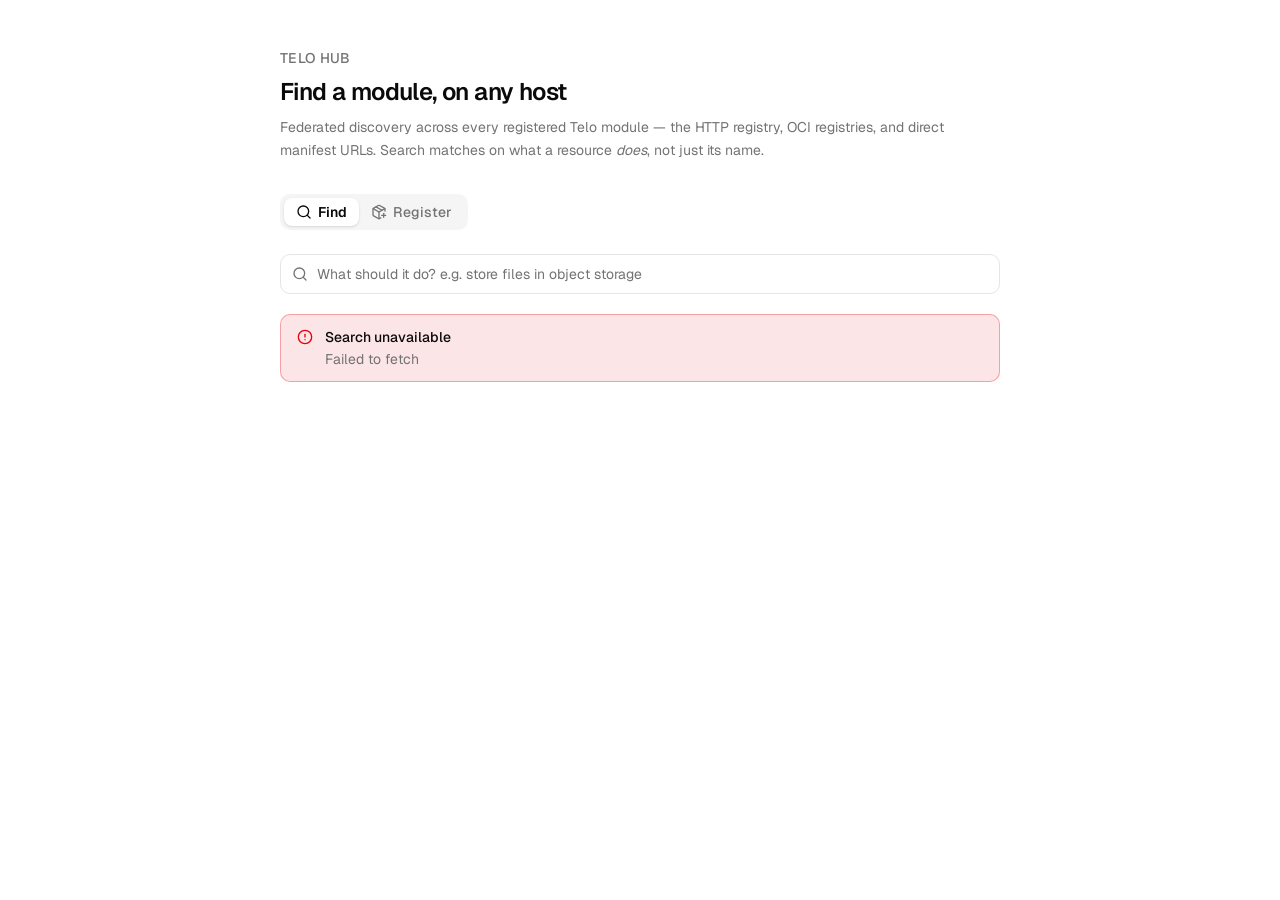
==== index.html @ 76db2a38 "deploy: telorun/telo@bd4f3ac1826ff9a758b6343dc915c98b5425c6e4" ====
<!doctype html>
<html lang="en">
  <head>
    <meta charset="UTF-8" />
    <meta name="viewport" content="width=device-width, initial-scale=1.0" />
    <title>Telo Hub — find a module, on any host</title>
    <meta
      name="description"
      content="Federated discovery across every registered Telo module — search by what a resource does, on the HTTP registry, OCI registries, and direct manifest URLs."
    />
    <link rel="preconnect" href="https://fonts.googleapis.com" />
    <link rel="preconnect" href="https://fonts.gstatic.com" crossorigin />
    <link
      href="https://fonts.googleapis.com/css2?family=Geist:wght@100..900&family=Geist+Mono:wght@100..900&display=swap"
      rel="stylesheet"
    />
    <script type="module" crossorigin src="/assets/index-DdHOCmAC.js"></script>
    <link rel="stylesheet" crossorigin href="/assets/index-DvACwRxG.css">
  </head>
  <body class="antialiased">
    <div id="root"></div>
  </body>
</html>
---- assets/index-DvACwRxG.css ----
/*! tailwindcss v4.2.2 | MIT License | https://tailwindcss.com */@layer properties{@supports (((-webkit-hyphens:none)) and (not (margin-trim:inline))) or ((-moz-orient:inline) and (not (color:rgb(from red r g b)))){*,:before,:after,::backdrop{--tw-translate-x:0;--tw-translate-y:0;--tw-translate-z:0;--tw-border-style:solid;--tw-leading:initial;--tw-font-weight:initial;--tw-tracking:initial;--tw-ordinal:initial;--tw-slashed-zero:initial;--tw-numeric-figure:initial;--tw-numeric-spacing:initial;--tw-numeric-fraction:initial;--tw-shadow:0 0 #0000;--tw-shadow-color:initial;--tw-shadow-alpha:100%;--tw-inset-shadow:0 0 #0000;--tw-inset-shadow-color:initial;--tw-inset-shadow-alpha:100%;--tw-ring-color:initial;--tw-ring-shadow:0 0 #0000;--tw-inset-ring-color:initial;--tw-inset-ring-shadow:0 0 #0000;--tw-ring-inset:initial;--tw-ring-offset-width:0px;--tw-ring-offset-color:#fff;--tw-ring-offset-shadow:0 0 #0000;--tw-outline-style:solid;--tw-duration:initial;--tw-backdrop-blur:initial;--tw-backdrop-brightness:initial;--tw-backdrop-contrast:initial;--tw-backdrop-grayscale:initial;--tw-backdrop-hue-rotate:initial;--tw-backdrop-invert:initial;--tw-backdrop-opacity:initial;--tw-backdrop-saturate:initial;--tw-backdrop-sepia:initial;--tw-animation-delay:0s;--tw-animation-direction:normal;--tw-animation-duration:initial;--tw-animation-fill-mode:none;--tw-animation-iteration-count:1;--tw-enter-blur:0;--tw-enter-opacity:1;--tw-enter-rotate:0;--tw-enter-scale:1;--tw-enter-translate-x:0;--tw-enter-translate-y:0;--tw-exit-blur:0;--tw-exit-opacity:1;--tw-exit-rotate:0;--tw-exit-scale:1;--tw-exit-translate-x:0;--tw-exit-translate-y:0}}}@layer theme{:root,:host{--font-sans:var(--font-geist-sans);--color-black:#000;--spacing:.25rem;--container-md:28rem;--container-2xl:42rem;--container-3xl:48rem;--text-xs:.75rem;--text-xs--line-height:calc(1 / .75);--text-sm:.875rem;--text-sm--line-height:calc(1.25 / .875);--text-base:1rem;--text-base--line-height: 1.5 ;--text-2xl:1.5rem;--text-2xl--line-height:calc(2 / 1.5);--font-weight-medium:500;--font-weight-semibold:600;--tracking-tight:-.025em;--tracking-wide:.025em;--leading-snug:1.375;--leading-relaxed:1.625;--animate-spin:spin 1s linear infinite;--blur-xs:4px;--default-transition-duration:.15s;--default-transition-timing-function:cubic-bezier(.4, 0, .2, 1);--default-font-family:var(--font-geist-sans);--default-mono-font-family:var(--font-geist-mono)}}@layer base{*,:after,:before,::backdrop{box-sizing:border-box;border:0 solid;margin:0;padding:0}::file-selector-button{box-sizing:border-box;border:0 solid;margin:0;padding:0}html,:host{-webkit-text-size-adjust:100%;-moz-tab-size:4;tab-size:4;line-height:1.5;font-family:var(--default-font-family,ui-sans-serif, system-ui, sans-serif, "Apple Color Emoji", "Segoe UI Emoji", "Segoe UI Symbol", "Noto Color Emoji");font-feature-settings:var(--default-font-feature-settings,normal);font-variation-settings:var(--default-font-variation-settings,normal);-webkit-tap-highlight-color:transparent}hr{height:0;color:inherit;border-top-width:1px}abbr:where([title]){-webkit-text-decoration:underline dotted;text-decoration:underline dotted}h1,h2,h3,h4,h5,h6{font-size:inherit;font-weight:inherit}a{color:inherit;-webkit-text-decoration:inherit;text-decoration:inherit}b,strong{font-weight:bolder}code,kbd,samp,pre{font-family:var(--default-mono-font-family,ui-monospace, SFMono-Regular, Menlo, Monaco, Consolas, "Liberation Mono", "Courier New", monospace);font-feature-settings:var(--default-mono-font-feature-settings,normal);font-variation-settings:var(--default-mono-font-variation-settings,normal);font-size:1em}small{font-size:80%}sub,sup{vertical-align:baseline;font-size:75%;line-height:0;position:relative}sub{bottom:-.25em}sup{top:-.5em}table{text-indent:0;border-color:inherit;border-collapse:collapse}:-moz-focusring{outline:auto}progress{vertical-align:baseline}summary{display:list-item}ol,ul,menu{list-style:none}img,svg,video,canvas,audio,iframe,embed,object{vertical-align:middle;display:block}img,video{max-width:100%;height:auto}button,input,select,optgroup,textarea{font:inherit;font-feature-settings:inherit;font-variation-settings:inherit;letter-spacing:inherit;color:inherit;opacity:1;background-color:#0000;border-radius:0}::file-selector-button{font:inherit;font-feature-settings:inherit;font-variation-settings:inherit;letter-spacing:inherit;color:inherit;opacity:1;background-color:#0000;border-radius:0}:where(select:is([multiple],[size])) optgroup{font-weight:bolder}:where(select:is([multiple],[size])) optgroup option{padding-inline-start:20px}::file-selector-button{margin-inline-end:4px}::placeholder{opacity:1}@supports (not ((-webkit-appearance:-apple-pay-button))) or (contain-intrinsic-size:1px){::placeholder{color:currentColor}@supports (color:color-mix(in lab,red,red)){::placeholder{color:color-mix(in oklab,currentcolor 50%,transparent)}}}textarea{resize:vertical}::-webkit-search-decoration{-webkit-appearance:none}::-webkit-date-and-time-value{min-height:1lh;text-align:inherit}::-webkit-datetime-edit{display:inline-flex}::-webkit-datetime-edit-fields-wrapper{padding:0}::-webkit-datetime-edit{padding-block:0}::-webkit-datetime-edit-year-field{padding-block:0}::-webkit-datetime-edit-month-field{padding-block:0}::-webkit-datetime-edit-day-field{padding-block:0}::-webkit-datetime-edit-hour-field{padding-block:0}::-webkit-datetime-edit-minute-field{padding-block:0}::-webkit-datetime-edit-second-field{padding-block:0}::-webkit-datetime-edit-millisecond-field{padding-block:0}::-webkit-datetime-edit-meridiem-field{padding-block:0}::-webkit-calendar-picker-indicator{line-height:1}:-moz-ui-invalid{box-shadow:none}button,input:where([type=button],[type=reset],[type=submit]){-webkit-appearance:button;-moz-appearance:button;appearance:button}::file-selector-button{-webkit-appearance:button;-moz-appearance:button;appearance:button}::-webkit-inner-spin-button{height:auto}::-webkit-outer-spin-button{height:auto}[hidden]:where(:not([hidden=until-found])){display:none!important}}@layer components;@layer utilities{.pointer-events-none{pointer-events:none}.sr-only{clip-path:inset(50%);white-space:nowrap;border-width:0;width:1px;height:1px;margin:-1px;padding:0;position:absolute;overflow:hidden}.absolute{position:absolute}.fixed{position:fixed}.relative{position:relative}.static{position:static}.inset-0{inset:calc(var(--spacing) * 0)}.inset-y-0{inset-block:calc(var(--spacing) * 0)}.top-1\/2{top:50%}.top-3{top:calc(var(--spacing) * 3)}.right-0{right:calc(var(--spacing) * 0)}.right-3{right:calc(var(--spacing) * 3)}.left-3{left:calc(var(--spacing) * 3)}.isolate{isolation:isolate}.z-50{z-index:50}.mx-auto{margin-inline:auto}.mt-0\.5{margin-top:calc(var(--spacing) * .5)}.mt-1{margin-top:calc(var(--spacing) * 1)}.ml-auto{margin-left:auto}.line-clamp-2{-webkit-line-clamp:2;-webkit-box-orient:vertical;display:-webkit-box;overflow:hidden}.flex{display:flex}.grid{display:grid}.inline{display:inline}.inline-flex{display:inline-flex}.size-3\.5{width:calc(var(--spacing) * 3.5);height:calc(var(--spacing) * 3.5)}.size-4{width:calc(var(--spacing) * 4);height:calc(var(--spacing) * 4)}.size-9{width:calc(var(--spacing) * 9);height:calc(var(--spacing) * 9)}.h-8{height:calc(var(--spacing) * 8)}.h-9{height:calc(var(--spacing) * 9)}.h-10{height:calc(var(--spacing) * 10)}.h-full{height:100%}.min-h-dvh{min-height:100dvh}.w-fit{width:fit-content}.w-full{width:100%}.max-w-2xl{max-width:var(--container-2xl)}.max-w-3xl{max-width:var(--container-3xl)}.max-w-md{max-width:var(--container-md)}.min-w-0{min-width:calc(var(--spacing) * 0)}.flex-1{flex:1}.shrink{flex-shrink:1}.shrink-0{flex-shrink:0}.-translate-y-1\/2{--tw-translate-y: -50% ;translate:var(--tw-translate-x) var(--tw-translate-y)}.animate-spin{animation:var(--animate-spin)}.cursor-pointer{cursor:pointer}.flex-col{flex-direction:column}.flex-wrap{flex-wrap:wrap}.place-content-center{place-content:center}.items-baseline{align-items:baseline}.items-center{align-items:center}.items-start{align-items:flex-start}.justify-center{justify-content:center}.gap-0\.5{gap:calc(var(--spacing) * .5)}.gap-1{gap:calc(var(--spacing) * 1)}.gap-1\.5{gap:calc(var(--spacing) * 1.5)}.gap-2{gap:calc(var(--spacing) * 2)}.gap-2\.5{gap:calc(var(--spacing) * 2.5)}.gap-3{gap:calc(var(--spacing) * 3)}.gap-4{gap:calc(var(--spacing) * 4)}.gap-5{gap:calc(var(--spacing) * 5)}.gap-6{gap:calc(var(--spacing) * 6)}.gap-8{gap:calc(var(--spacing) * 8)}.gap-x-2{column-gap:calc(var(--spacing) * 2)}.gap-x-3{column-gap:calc(var(--spacing) * 3)}.self-start{align-self:flex-start}.truncate{text-overflow:ellipsis;white-space:nowrap;overflow:hidden}.overflow-x-auto{overflow-x:auto}.overflow-y-auto{overflow-y:auto}.rounded{border-radius:.25rem}.rounded-\[4px\]{border-radius:4px}.rounded-lg{border-radius:var(--radius)}.rounded-md{border-radius:calc(var(--radius) - 2px)}.border{border-style:var(--tw-border-style);border-width:1px}.border-l{border-left-style:var(--tw-border-style);border-left-width:1px}.border-border{border-color:var(--border)}.border-destructive\/30{border-color:var(--destructive)}@supports (color:color-mix(in lab,red,red)){.border-destructive\/30{border-color:color-mix(in oklab,var(--destructive) 30%,transparent)}}.border-input{border-color:var(--input)}.border-success\/30{border-color:var(--success)}@supports (color:color-mix(in lab,red,red)){.border-success\/30{border-color:color-mix(in oklab,var(--success) 30%,transparent)}}.border-transparent{border-color:#0000}.bg-background{background-color:var(--background)}.bg-black\/10{background-color:#0000001a}@supports (color:color-mix(in lab,red,red)){.bg-black\/10{background-color:color-mix(in oklab,var(--color-black) 10%,transparent)}}.bg-destructive\/10{background-color:var(--destructive)}@supports (color:color-mix(in lab,red,red)){.bg-destructive\/10{background-color:color-mix(in oklab,var(--destructive) 10%,transparent)}}.bg-muted{background-color:var(--muted)}.bg-popover{background-color:var(--popover)}.bg-primary{background-color:var(--primary)}.bg-secondary{background-color:var(--secondary)}.bg-success\/10{background-color:var(--success)}@supports (color:color-mix(in lab,red,red)){.bg-success\/10{background-color:color-mix(in oklab,var(--success) 10%,transparent)}}.bg-transparent{background-color:#0000}.bg-clip-padding{background-clip:padding-box}.p-1{padding:calc(var(--spacing) * 1)}.p-5{padding:calc(var(--spacing) * 5)}.px-1\.5{padding-inline:calc(var(--spacing) * 1.5)}.px-3{padding-inline:calc(var(--spacing) * 3)}.px-3\.5{padding-inline:calc(var(--spacing) * 3.5)}.px-4{padding-inline:calc(var(--spacing) * 4)}.px-6{padding-inline:calc(var(--spacing) * 6)}.py-0\.5{padding-block:calc(var(--spacing) * .5)}.py-1{padding-block:calc(var(--spacing) * 1)}.py-2{padding-block:calc(var(--spacing) * 2)}.py-3{padding-block:calc(var(--spacing) * 3)}.py-6{padding-block:calc(var(--spacing) * 6)}.py-12{padding-block:calc(var(--spacing) * 12)}.pr-10{padding-right:calc(var(--spacing) * 10)}.pl-9{padding-left:calc(var(--spacing) * 9)}.text-left{text-align:left}.font-mono{font-family:var(--font-geist-mono)}.text-2xl{font-size:var(--text-2xl);line-height:var(--tw-leading,var(--text-2xl--line-height))}.text-base{font-size:var(--text-base);line-height:var(--tw-leading,var(--text-base--line-height))}.text-sm{font-size:var(--text-sm);line-height:var(--tw-leading,var(--text-sm--line-height))}.text-xs{font-size:var(--text-xs);line-height:var(--tw-leading,var(--text-xs--line-height))}.text-\[0\.8rem\]{font-size:.8rem}.leading-relaxed{--tw-leading:var(--leading-relaxed);line-height:var(--leading-relaxed)}.leading-snug{--tw-leading:var(--leading-snug);line-height:var(--leading-snug)}.font-medium{--tw-font-weight:var(--font-weight-medium);font-weight:var(--font-weight-medium)}.font-semibold{--tw-font-weight:var(--font-weight-semibold);font-weight:var(--font-weight-semibold)}.tracking-tight{--tw-tracking:var(--tracking-tight);letter-spacing:var(--tracking-tight)}.tracking-wide{--tw-tracking:var(--tracking-wide);letter-spacing:var(--tracking-wide)}.break-all{word-break:break-all}.whitespace-nowrap{white-space:nowrap}.text-current{color:currentColor}.text-destructive{color:var(--destructive)}.text-foreground{color:var(--foreground)}.text-muted-foreground{color:var(--muted-foreground)}.text-popover-foreground{color:var(--popover-foreground)}.text-primary{color:var(--primary)}.text-primary-foreground{color:var(--primary-foreground)}.text-secondary-foreground{color:var(--secondary-foreground)}.text-success{color:var(--success)}.uppercase{text-transform:uppercase}.tabular-nums{--tw-numeric-spacing:tabular-nums;font-variant-numeric:var(--tw-ordinal,) var(--tw-slashed-zero,) var(--tw-numeric-figure,) var(--tw-numeric-spacing,) var(--tw-numeric-fraction,)}.underline-offset-4{text-underline-offset:4px}.antialiased{-webkit-font-smoothing:antialiased;-moz-osx-font-smoothing:grayscale}.shadow-lg{--tw-shadow:0 10px 15px -3px var(--tw-shadow-color,#0000001a), 0 4px 6px -4px var(--tw-shadow-color,#0000001a);box-shadow:var(--tw-inset-shadow),var(--tw-inset-ring-shadow),var(--tw-ring-offset-shadow),var(--tw-ring-shadow),var(--tw-shadow)}.outline{outline-style:var(--tw-outline-style);outline-width:1px}.transition-all{transition-property:all;transition-timing-function:var(--tw-ease,var(--default-transition-timing-function));transition-duration:var(--tw-duration,var(--default-transition-duration))}.transition-colors{transition-property:color,background-color,border-color,outline-color,text-decoration-color,fill,stroke,--tw-gradient-from,--tw-gradient-via,--tw-gradient-to;transition-timing-function:var(--tw-ease,var(--default-transition-timing-function));transition-duration:var(--tw-duration,var(--default-transition-duration))}.transition-none{transition-property:none}.duration-150{--tw-duration:.15s;transition-duration:.15s}.duration-200{--tw-duration:.2s;transition-duration:.2s}.outline-none{--tw-outline-style:none;outline-style:none}.select-none{-webkit-user-select:none;user-select:none}.placeholder\:text-muted-foreground::placeholder{color:var(--muted-foreground)}@media(hover:hover){.hover\:bg-muted:hover,.hover\:bg-muted\/60:hover{background-color:var(--muted)}@supports (color:color-mix(in lab,red,red)){.hover\:bg-muted\/60:hover{background-color:color-mix(in oklab,var(--muted) 60%,transparent)}}.hover\:bg-primary\/80:hover{background-color:var(--primary)}@supports (color:color-mix(in lab,red,red)){.hover\:bg-primary\/80:hover{background-color:color-mix(in oklab,var(--primary) 80%,transparent)}}.hover\:bg-secondary\/80:hover{background-color:var(--secondary)}@supports (color:color-mix(in lab,red,red)){.hover\:bg-secondary\/80:hover{background-color:color-mix(in oklab,var(--secondary) 80%,transparent)}}.hover\:text-foreground:hover{color:var(--foreground)}.hover\:underline:hover{text-decoration-line:underline}}.focus-visible\:border-ring:focus-visible{border-color:var(--ring)}.focus-visible\:ring-3:focus-visible{--tw-ring-shadow:var(--tw-ring-inset,) 0 0 0 calc(3px + var(--tw-ring-offset-width)) var(--tw-ring-color,currentcolor);box-shadow:var(--tw-inset-shadow),var(--tw-inset-ring-shadow),var(--tw-ring-offset-shadow),var(--tw-ring-shadow),var(--tw-shadow)}.focus-visible\:ring-ring\/50:focus-visible{--tw-ring-color:var(--ring)}@supports (color:color-mix(in lab,red,red)){.focus-visible\:ring-ring\/50:focus-visible{--tw-ring-color:color-mix(in oklab, var(--ring) 50%, transparent)}}.disabled\:pointer-events-none:disabled{pointer-events:none}.disabled\:cursor-not-allowed:disabled{cursor:not-allowed}.disabled\:opacity-50:disabled{opacity:.5}.data-\[state\=active\]\:bg-background[data-state=active]{background-color:var(--background)}.data-\[state\=active\]\:font-semibold[data-state=active]{--tw-font-weight:var(--font-weight-semibold);font-weight:var(--font-weight-semibold)}.data-\[state\=active\]\:text-foreground[data-state=active]{color:var(--foreground)}.data-\[state\=active\]\:shadow-sm[data-state=active]{--tw-shadow:0 1px 3px 0 var(--tw-shadow-color,#0000001a), 0 1px 2px -1px var(--tw-shadow-color,#0000001a);box-shadow:var(--tw-inset-shadow),var(--tw-inset-ring-shadow),var(--tw-ring-offset-shadow),var(--tw-ring-shadow),var(--tw-shadow)}.data-\[state\=checked\]\:border-primary[data-state=checked]{border-color:var(--primary)}.data-\[state\=checked\]\:bg-primary[data-state=checked]{background-color:var(--primary)}.data-\[state\=checked\]\:text-primary-foreground[data-state=checked]{color:var(--primary-foreground)}.data-\[state\=closed\]\:animate-out[data-state=closed]{animation:exit var(--tw-animation-duration,var(--tw-duration,.15s))var(--tw-ease,ease)var(--tw-animation-delay,0s)var(--tw-animation-iteration-count,1)var(--tw-animation-direction,normal)var(--tw-animation-fill-mode,none)}.data-\[state\=closed\]\:fade-out-0[data-state=closed]{--tw-exit-opacity:0}.data-\[state\=closed\]\:slide-out-to-right[data-state=closed]{--tw-exit-translate-x:100%}.data-\[state\=open\]\:animate-in[data-state=open]{animation:enter var(--tw-animation-duration,var(--tw-duration,.15s))var(--tw-ease,ease)var(--tw-animation-delay,0s)var(--tw-animation-iteration-count,1)var(--tw-animation-direction,normal)var(--tw-animation-fill-mode,none)}.data-\[state\=open\]\:fade-in-0[data-state=open]{--tw-enter-opacity:0}.data-\[state\=open\]\:slide-in-from-right[data-state=open]{--tw-enter-translate-x:100%}@supports ((-webkit-backdrop-filter:var(--tw)) or (backdrop-filter:var(--tw))){.supports-backdrop-filter\:backdrop-blur-xs{--tw-backdrop-blur:blur(var(--blur-xs));-webkit-backdrop-filter:var(--tw-backdrop-blur,) var(--tw-backdrop-brightness,) var(--tw-backdrop-contrast,) var(--tw-backdrop-grayscale,) var(--tw-backdrop-hue-rotate,) var(--tw-backdrop-invert,) var(--tw-backdrop-opacity,) var(--tw-backdrop-saturate,) var(--tw-backdrop-sepia,);backdrop-filter:var(--tw-backdrop-blur,) var(--tw-backdrop-brightness,) var(--tw-backdrop-contrast,) var(--tw-backdrop-grayscale,) var(--tw-backdrop-hue-rotate,) var(--tw-backdrop-invert,) var(--tw-backdrop-opacity,) var(--tw-backdrop-saturate,) var(--tw-backdrop-sepia,)}}@media(min-width:48rem){.md\:text-sm{font-size:var(--text-sm);line-height:var(--tw-leading,var(--text-sm--line-height))}}.dark\:border-input:is(.dark *){border-color:var(--input)}.dark\:bg-input\/30:is(.dark *){background-color:var(--input)}@supports (color:color-mix(in lab,red,red)){.dark\:bg-input\/30:is(.dark *){background-color:color-mix(in oklab,var(--input) 30%,transparent)}}@media(hover:hover){.dark\:hover\:bg-input\/50:is(.dark *):hover{background-color:var(--input)}@supports (color:color-mix(in lab,red,red)){.dark\:hover\:bg-input\/50:is(.dark *):hover{background-color:color-mix(in oklab,var(--input) 50%,transparent)}}.dark\:hover\:bg-muted\/50:is(.dark *):hover{background-color:var(--muted)}@supports (color:color-mix(in lab,red,red)){.dark\:hover\:bg-muted\/50:is(.dark *):hover{background-color:color-mix(in oklab,var(--muted) 50%,transparent)}}}.\[\&_svg\]\:pointer-events-none svg{pointer-events:none}.\[\&_svg\]\:shrink-0 svg{flex-shrink:0}.\[\&_svg\:not\(\[class\*\=\'size-\'\]\)\]\:size-4 svg:not([class*=size-]){width:calc(var(--spacing) * 4);height:calc(var(--spacing) * 4)}.\[\&\>svg\]\:size-3\.5>svg{width:calc(var(--spacing) * 3.5);height:calc(var(--spacing) * 3.5)}}@property --tw-animation-delay{syntax:"*";inherits:false;initial-value:0s}@property --tw-animation-direction{syntax:"*";inherits:false;initial-value:normal}@property --tw-animation-duration{syntax:"*";inherits:false}@property --tw-animation-fill-mode{syntax:"*";inherits:false;initial-value:none}@property --tw-animation-iteration-count{syntax:"*";inherits:false;initial-value:1}@property --tw-enter-blur{syntax:"*";inherits:false;initial-value:0}@property --tw-enter-opacity{syntax:"*";inherits:false;initial-value:1}@property --tw-enter-rotate{syntax:"*";inherits:false;initial-value:0}@property --tw-enter-scale{syntax:"*";inherits:false;initial-value:1}@property --tw-enter-translate-x{syntax:"*";inherits:false;initial-value:0}@property --tw-enter-translate-y{syntax:"*";inherits:false;initial-value:0}@property --tw-exit-blur{syntax:"*";inherits:false;initial-value:0}@property --tw-exit-opacity{syntax:"*";inherits:false;initial-value:1}@property --tw-exit-rotate{syntax:"*";inherits:false;initial-value:0}@property --tw-exit-scale{syntax:"*";inherits:false;initial-value:1}@property --tw-exit-translate-x{syntax:"*";inherits:false;initial-value:0}@property --tw-exit-translate-y{syntax:"*";inherits:false;initial-value:0}:root{--font-geist-sans:"Geist", sans-serif;--font-geist-mono:"Geist Mono", monospace;--radius:.625rem;--background:oklch(100% 0 0);--foreground:oklch(14.5% 0 0);--card:oklch(100% 0 0);--card-foreground:oklch(14.5% 0 0);--popover:oklch(100% 0 0);--popover-foreground:oklch(14.5% 0 0);--primary:oklch(20.5% 0 0);--primary-foreground:oklch(98.5% 0 0);--secondary:oklch(97% 0 0);--secondary-foreground:oklch(20.5% 0 0);--muted:oklch(97% 0 0);--muted-foreground:oklch(55.6% 0 0);--accent:oklch(97% 0 0);--accent-foreground:oklch(20.5% 0 0);--destructive:oklch(57.7% .245 27.325);--success:oklch(52% .13 150);--border:oklch(92.2% 0 0);--input:oklch(92.2% 0 0);--ring:oklch(70.8% 0 0)}.dark{--background:oklch(14.5% 0 0);--foreground:oklch(98.5% 0 0);--card:oklch(18.5% 0 0);--card-foreground:oklch(98.5% 0 0);--popover:oklch(14.5% 0 0);--popover-foreground:oklch(98.5% 0 0);--primary:oklch(98.5% 0 0);--primary-foreground:oklch(20.5% 0 0);--secondary:oklch(26.9% 0 0);--secondary-foreground:oklch(98.5% 0 0);--muted:oklch(26.9% 0 0);--muted-foreground:oklch(70.8% 0 0);--accent:oklch(26.9% 0 0);--accent-foreground:oklch(98.5% 0 0);--destructive:oklch(70.4% .191 22.216);--success:oklch(70% .14 155);--border:oklch(26.9% 0 0);--input:oklch(26.9% 0 0);--ring:oklch(55.6% 0 0)}body{background:var(--background);color:var(--foreground);font-family:var(--font-sans)}@property --tw-translate-x{syntax:"*";inherits:false;initial-value:0}@property --tw-translate-y{syntax:"*";inherits:false;initial-value:0}@property --tw-translate-z{syntax:"*";inherits:false;initial-value:0}@property --tw-border-style{syntax:"*";inherits:false;initial-value:solid}@property --tw-leading{syntax:"*";inherits:false}@property --tw-font-weight{syntax:"*";inherits:false}@property --tw-tracking{syntax:"*";inherits:false}@property --tw-ordinal{syntax:"*";inherits:false}@property --tw-slashed-zero{syntax:"*";inherits:false}@property --tw-numeric-figure{syntax:"*";inherits:false}@property --tw-numeric-spacing{syntax:"*";inherits:false}@property --tw-numeric-fraction{syntax:"*";inherits:false}@property --tw-shadow{syntax:"*";inherits:false;initial-value:0 0 #0000}@property --tw-shadow-color{syntax:"*";inherits:false}@property --tw-shadow-alpha{syntax:"<percentage>";inherits:false;initial-value:100%}@property --tw-inset-shadow{syntax:"*";inherits:false;initial-value:0 0 #0000}@property --tw-inset-shadow-color{syntax:"*";inherits:false}@property --tw-inset-shadow-alpha{syntax:"<percentage>";inherits:false;initial-value:100%}@property --tw-ring-color{syntax:"*";inherits:false}@property --tw-ring-shadow{syntax:"*";inherits:false;initial-value:0 0 #0000}@property --tw-inset-ring-color{syntax:"*";inherits:false}@property --tw-inset-ring-shadow{syntax:"*";inherits:false;initial-value:0 0 #0000}@property --tw-ring-inset{syntax:"*";inherits:false}@property --tw-ring-offset-width{syntax:"<length>";inherits:false;initial-value:0}@property --tw-ring-offset-color{syntax:"*";inherits:false;initial-value:#fff}@property --tw-ring-offset-shadow{syntax:"*";inherits:false;initial-value:0 0 #0000}@property --tw-outline-style{syntax:"*";inherits:false;initial-value:solid}@property --tw-duration{syntax:"*";inherits:false}@property --tw-backdrop-blur{syntax:"*";inherits:false}@property --tw-backdrop-brightness{syntax:"*";inherits:false}@property --tw-backdrop-contrast{syntax:"*";inherits:false}@property --tw-backdrop-grayscale{syntax:"*";inherits:false}@property --tw-backdrop-hue-rotate{syntax:"*";inherits:false}@property --tw-backdrop-invert{syntax:"*";inherits:false}@property --tw-backdrop-opacity{syntax:"*";inherits:false}@property --tw-backdrop-saturate{syntax:"*";inherits:false}@property --tw-backdrop-sepia{syntax:"*";inherits:false}@keyframes spin{to{transform:rotate(360deg)}}@keyframes enter{0%{opacity:var(--tw-enter-opacity,1);transform:translate3d(var(--tw-enter-translate-x,0),var(--tw-enter-translate-y,0),0)scale3d(var(--tw-enter-scale,1),var(--tw-enter-scale,1),var(--tw-enter-scale,1))rotate(var(--tw-enter-rotate,0));filter:blur(var(--tw-enter-blur,0))}}@keyframes exit{to{opacity:var(--tw-exit-opacity,1);transform:translate3d(var(--tw-exit-translate-x,0),var(--tw-exit-translate-y,0),0)scale3d(var(--tw-exit-scale,1),var(--tw-exit-scale,1),var(--tw-exit-scale,1))rotate(var(--tw-exit-rotate,0));filter:blur(var(--tw-exit-blur,0))}}
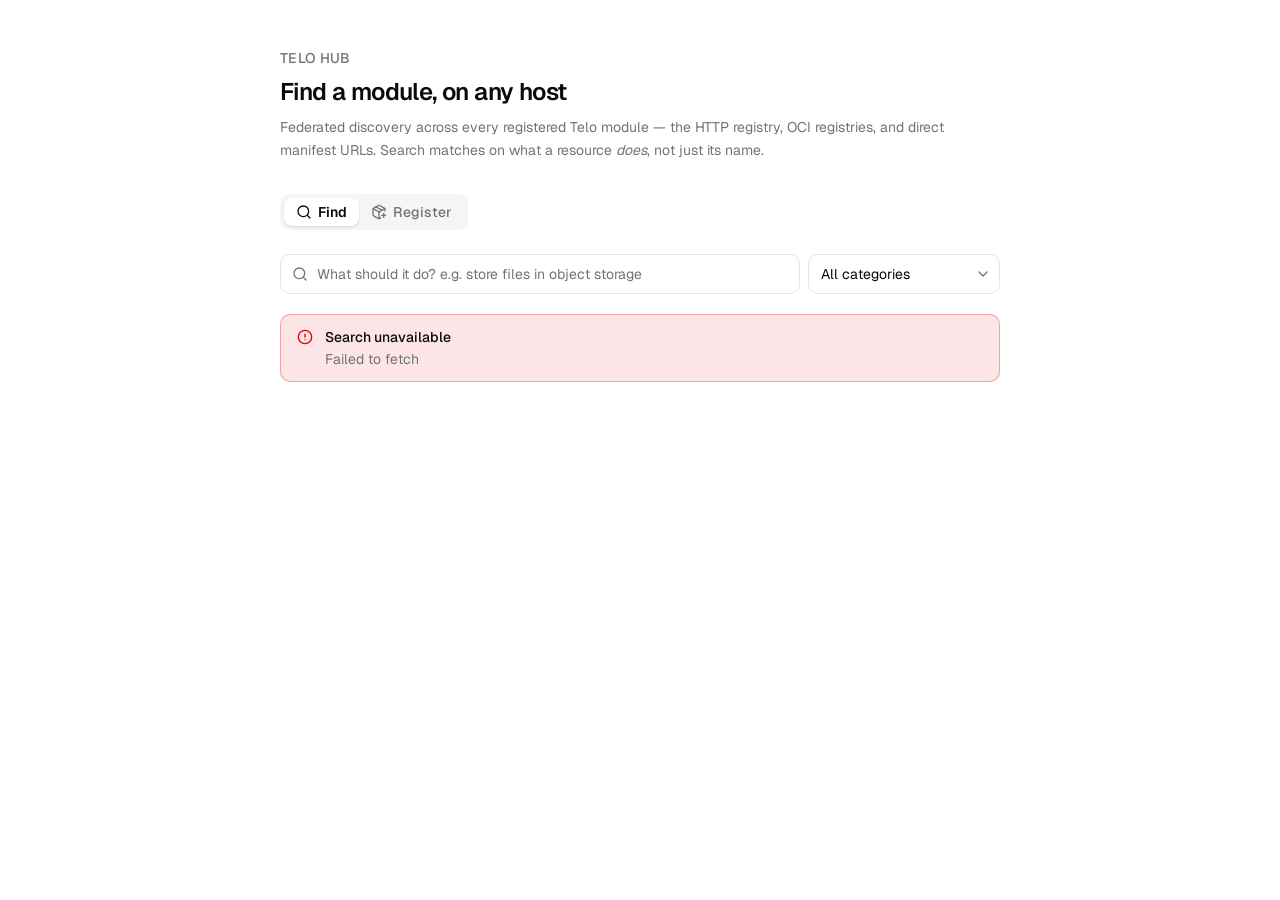
==== commit cf96616a: "deploy: telorun/telo@cae53b0de5aca7a5dbc5e6bf5ef8bd43a198a115" ====
--- a/index.html
+++ b/index.html
@@ -14,8 +14,8 @@
       href="https://fonts.googleapis.com/css2?family=Geist:wght@100..900&family=Geist+Mono:wght@100..900&display=swap"
       rel="stylesheet"
     />
-    <script type="module" crossorigin src="/assets/index-DdHOCmAC.js"></script>
-    <link rel="stylesheet" crossorigin href="/assets/index-DvACwRxG.css">
+    <script type="module" crossorigin src="/assets/index-Cyi8sc3N.js"></script>
+    <link rel="stylesheet" crossorigin href="/assets/index-B0c7ZJzf.css">
   </head>
   <body class="antialiased">
     <div id="root"></div>
--- a/assets/index-B0c7ZJzf.css
+++ b/assets/index-B0c7ZJzf.css
@@ -0,0 +1 @@
+/*! tailwindcss v4.2.2 | MIT License | https://tailwindcss.com */@layer properties{@supports (((-webkit-hyphens:none)) and (not (margin-trim:inline))) or ((-moz-orient:inline) and (not (color:rgb(from red r g b)))){*,:before,:after,::backdrop{--tw-translate-x:0;--tw-translate-y:0;--tw-translate-z:0;--tw-border-style:solid;--tw-leading:initial;--tw-font-weight:initial;--tw-tracking:initial;--tw-ordinal:initial;--tw-slashed-zero:initial;--tw-numeric-figure:initial;--tw-numeric-spacing:initial;--tw-numeric-fraction:initial;--tw-shadow:0 0 #0000;--tw-shadow-color:initial;--tw-shadow-alpha:100%;--tw-inset-shadow:0 0 #0000;--tw-inset-shadow-color:initial;--tw-inset-shadow-alpha:100%;--tw-ring-color:initial;--tw-ring-shadow:0 0 #0000;--tw-inset-ring-color:initial;--tw-inset-ring-shadow:0 0 #0000;--tw-ring-inset:initial;--tw-ring-offset-width:0px;--tw-ring-offset-color:#fff;--tw-ring-offset-shadow:0 0 #0000;--tw-outline-style:solid;--tw-blur:initial;--tw-brightness:initial;--tw-contrast:initial;--tw-grayscale:initial;--tw-hue-rotate:initial;--tw-invert:initial;--tw-opacity:initial;--tw-saturate:initial;--tw-sepia:initial;--tw-drop-shadow:initial;--tw-drop-shadow-color:initial;--tw-drop-shadow-alpha:100%;--tw-drop-shadow-size:initial;--tw-duration:initial;--tw-backdrop-blur:initial;--tw-backdrop-brightness:initial;--tw-backdrop-contrast:initial;--tw-backdrop-grayscale:initial;--tw-backdrop-hue-rotate:initial;--tw-backdrop-invert:initial;--tw-backdrop-opacity:initial;--tw-backdrop-saturate:initial;--tw-backdrop-sepia:initial;--tw-animation-delay:0s;--tw-animation-direction:normal;--tw-animation-duration:initial;--tw-animation-fill-mode:none;--tw-animation-iteration-count:1;--tw-enter-blur:0;--tw-enter-opacity:1;--tw-enter-rotate:0;--tw-enter-scale:1;--tw-enter-translate-x:0;--tw-enter-translate-y:0;--tw-exit-blur:0;--tw-exit-opacity:1;--tw-exit-rotate:0;--tw-exit-scale:1;--tw-exit-translate-x:0;--tw-exit-translate-y:0}}}@layer theme{:root,:host{--font-sans:var(--font-geist-sans);--color-black:#000;--spacing:.25rem;--container-md:28rem;--container-2xl:42rem;--container-3xl:48rem;--text-xs:.75rem;--text-xs--line-height:calc(1 / .75);--text-sm:.875rem;--text-sm--line-height:calc(1.25 / .875);--text-base:1rem;--text-base--line-height: 1.5 ;--text-2xl:1.5rem;--text-2xl--line-height:calc(2 / 1.5);--font-weight-medium:500;--font-weight-semibold:600;--tracking-tight:-.025em;--tracking-wide:.025em;--leading-snug:1.375;--leading-relaxed:1.625;--animate-spin:spin 1s linear infinite;--blur-xs:4px;--default-transition-duration:.15s;--default-transition-timing-function:cubic-bezier(.4, 0, .2, 1);--default-font-family:var(--font-geist-sans);--default-mono-font-family:var(--font-geist-mono)}}@layer base{*,:after,:before,::backdrop{box-sizing:border-box;border:0 solid;margin:0;padding:0}::file-selector-button{box-sizing:border-box;border:0 solid;margin:0;padding:0}html,:host{-webkit-text-size-adjust:100%;-moz-tab-size:4;tab-size:4;line-height:1.5;font-family:var(--default-font-family,ui-sans-serif, system-ui, sans-serif, "Apple Color Emoji", "Segoe UI Emoji", "Segoe UI Symbol", "Noto Color Emoji");font-feature-settings:var(--default-font-feature-settings,normal);font-variation-settings:var(--default-font-variation-settings,normal);-webkit-tap-highlight-color:transparent}hr{height:0;color:inherit;border-top-width:1px}abbr:where([title]){-webkit-text-decoration:underline dotted;text-decoration:underline dotted}h1,h2,h3,h4,h5,h6{font-size:inherit;font-weight:inherit}a{color:inherit;-webkit-text-decoration:inherit;text-decoration:inherit}b,strong{font-weight:bolder}code,kbd,samp,pre{font-family:var(--default-mono-font-family,ui-monospace, SFMono-Regular, Menlo, Monaco, Consolas, "Liberation Mono", "Courier New", monospace);font-feature-settings:var(--default-mono-font-feature-settings,normal);font-variation-settings:var(--default-mono-font-variation-settings,normal);font-size:1em}small{font-size:80%}sub,sup{vertical-align:baseline;font-size:75%;line-height:0;position:relative}sub{bottom:-.25em}sup{top:-.5em}table{text-indent:0;border-color:inherit;border-collapse:collapse}:-moz-focusring{outline:auto}progress{vertical-align:baseline}summary{display:list-item}ol,ul,menu{list-style:none}img,svg,video,canvas,audio,iframe,embed,object{vertical-align:middle;display:block}img,video{max-width:100%;height:auto}button,input,select,optgroup,textarea{font:inherit;font-feature-settings:inherit;font-variation-settings:inherit;letter-spacing:inherit;color:inherit;opacity:1;background-color:#0000;border-radius:0}::file-selector-button{font:inherit;font-feature-settings:inherit;font-variation-settings:inherit;letter-spacing:inherit;color:inherit;opacity:1;background-color:#0000;border-radius:0}:where(select:is([multiple],[size])) optgroup{font-weight:bolder}:where(select:is([multiple],[size])) optgroup option{padding-inline-start:20px}::file-selector-button{margin-inline-end:4px}::placeholder{opacity:1}@supports (not ((-webkit-appearance:-apple-pay-button))) or (contain-intrinsic-size:1px){::placeholder{color:currentColor}@supports (color:color-mix(in lab,red,red)){::placeholder{color:color-mix(in oklab,currentcolor 50%,transparent)}}}textarea{resize:vertical}::-webkit-search-decoration{-webkit-appearance:none}::-webkit-date-and-time-value{min-height:1lh;text-align:inherit}::-webkit-datetime-edit{display:inline-flex}::-webkit-datetime-edit-fields-wrapper{padding:0}::-webkit-datetime-edit{padding-block:0}::-webkit-datetime-edit-year-field{padding-block:0}::-webkit-datetime-edit-month-field{padding-block:0}::-webkit-datetime-edit-day-field{padding-block:0}::-webkit-datetime-edit-hour-field{padding-block:0}::-webkit-datetime-edit-minute-field{padding-block:0}::-webkit-datetime-edit-second-field{padding-block:0}::-webkit-datetime-edit-millisecond-field{padding-block:0}::-webkit-datetime-edit-meridiem-field{padding-block:0}::-webkit-calendar-picker-indicator{line-height:1}:-moz-ui-invalid{box-shadow:none}button,input:where([type=button],[type=reset],[type=submit]){-webkit-appearance:button;-moz-appearance:button;appearance:button}::file-selector-button{-webkit-appearance:button;-moz-appearance:button;appearance:button}::-webkit-inner-spin-button{height:auto}::-webkit-outer-spin-button{height:auto}[hidden]:where(:not([hidden=until-found])){display:none!important}}@layer components;@layer utilities{.pointer-events-none{pointer-events:none}.sr-only{clip-path:inset(50%);white-space:nowrap;border-width:0;width:1px;height:1px;margin:-1px;padding:0;position:absolute;overflow:hidden}.absolute{position:absolute}.fixed{position:fixed}.relative{position:relative}.static{position:static}.inset-0{inset:calc(var(--spacing) * 0)}.inset-y-0{inset-block:calc(var(--spacing) * 0)}.top-1\/2{top:50%}.top-3{top:calc(var(--spacing) * 3)}.right-0{right:calc(var(--spacing) * 0)}.right-2{right:calc(var(--spacing) * 2)}.right-3{right:calc(var(--spacing) * 3)}.left-3{left:calc(var(--spacing) * 3)}.isolate{isolation:isolate}.z-10{z-index:10}.z-50{z-index:50}.-mx-1{margin-inline:calc(var(--spacing) * -1)}.mx-auto{margin-inline:auto}.my-1{margin-block:calc(var(--spacing) * 1)}.mt-0\.5{margin-top:calc(var(--spacing) * .5)}.mt-1{margin-top:calc(var(--spacing) * 1)}.ml-auto{margin-left:auto}.line-clamp-2{-webkit-line-clamp:2;-webkit-box-orient:vertical;display:-webkit-box;overflow:hidden}.contents{display:contents}.flex{display:flex}.grid{display:grid}.inline{display:inline}.inline-flex{display:inline-flex}.size-3\.5{width:calc(var(--spacing) * 3.5);height:calc(var(--spacing) * 3.5)}.size-4{width:calc(var(--spacing) * 4);height:calc(var(--spacing) * 4)}.size-9{width:calc(var(--spacing) * 9);height:calc(var(--spacing) * 9)}.h-8{height:calc(var(--spacing) * 8)}.h-9{height:calc(var(--spacing) * 9)}.h-10{height:calc(var(--spacing) * 10)}.h-full{height:100%}.h-px{height:1px}.max-h-\(--radix-select-content-available-height\){max-height:var(--radix-select-content-available-height)}.min-h-dvh{min-height:100dvh}.w-fit{width:fit-content}.w-full{width:100%}.max-w-2xl{max-width:var(--container-2xl)}.max-w-3xl{max-width:var(--container-3xl)}.max-w-md{max-width:var(--container-md)}.min-w-0{min-width:calc(var(--spacing) * 0)}.min-w-36{min-width:calc(var(--spacing) * 36)}.flex-1{flex:1}.shrink{flex-shrink:1}.shrink-0{flex-shrink:0}.origin-\(--radix-select-content-transform-origin\){transform-origin:var(--radix-select-content-transform-origin)}.-translate-y-1\/2{--tw-translate-y: -50% ;translate:var(--tw-translate-x) var(--tw-translate-y)}.animate-spin{animation:var(--animate-spin)}.cursor-default{cursor:default}.cursor-pointer{cursor:pointer}.scroll-my-1{scroll-margin-block:calc(var(--spacing) * 1)}.flex-col{flex-direction:column}.flex-wrap{flex-wrap:wrap}.place-content-center{place-content:center}.items-baseline{align-items:baseline}.items-center{align-items:center}.items-start{align-items:flex-start}.justify-between{justify-content:space-between}.justify-center{justify-content:center}.gap-0\.5{gap:calc(var(--spacing) * .5)}.gap-1{gap:calc(var(--spacing) * 1)}.gap-1\.5{gap:calc(var(--spacing) * 1.5)}.gap-2{gap:calc(var(--spacing) * 2)}.gap-2\.5{gap:calc(var(--spacing) * 2.5)}.gap-3{gap:calc(var(--spacing) * 3)}.gap-4{gap:calc(var(--spacing) * 4)}.gap-5{gap:calc(var(--spacing) * 5)}.gap-6{gap:calc(var(--spacing) * 6)}.gap-8{gap:calc(var(--spacing) * 8)}.gap-x-2{column-gap:calc(var(--spacing) * 2)}.gap-x-3{column-gap:calc(var(--spacing) * 3)}.self-start{align-self:flex-start}.truncate{text-overflow:ellipsis;white-space:nowrap;overflow:hidden}.overflow-x-auto{overflow-x:auto}.overflow-x-hidden{overflow-x:hidden}.overflow-y-auto{overflow-y:auto}.rounded{border-radius:.25rem}.rounded-\[4px\]{border-radius:4px}.rounded-lg{border-radius:var(--radius)}.rounded-md{border-radius:calc(var(--radius) - 2px)}.border{border-style:var(--tw-border-style);border-width:1px}.border-l{border-left-style:var(--tw-border-style);border-left-width:1px}.border-border{border-color:var(--border)}.border-destructive\/30{border-color:var(--destructive)}@supports (color:color-mix(in lab,red,red)){.border-destructive\/30{border-color:color-mix(in oklab,var(--destructive) 30%,transparent)}}.border-input{border-color:var(--input)}.border-success\/30{border-color:var(--success)}@supports (color:color-mix(in lab,red,red)){.border-success\/30{border-color:color-mix(in oklab,var(--success) 30%,transparent)}}.border-transparent{border-color:#0000}.bg-background{background-color:var(--background)}.bg-black\/10{background-color:#0000001a}@supports (color:color-mix(in lab,red,red)){.bg-black\/10{background-color:color-mix(in oklab,var(--color-black) 10%,transparent)}}.bg-border{background-color:var(--border)}.bg-destructive\/10{background-color:var(--destructive)}@supports (color:color-mix(in lab,red,red)){.bg-destructive\/10{background-color:color-mix(in oklab,var(--destructive) 10%,transparent)}}.bg-muted{background-color:var(--muted)}.bg-popover{background-color:var(--popover)}.bg-primary{background-color:var(--primary)}.bg-secondary{background-color:var(--secondary)}.bg-success\/10{background-color:var(--success)}@supports (color:color-mix(in lab,red,red)){.bg-success\/10{background-color:color-mix(in oklab,var(--success) 10%,transparent)}}.bg-transparent{background-color:#0000}.bg-clip-padding{background-clip:padding-box}.p-1{padding:calc(var(--spacing) * 1)}.p-5{padding:calc(var(--spacing) * 5)}.px-1\.5{padding-inline:calc(var(--spacing) * 1.5)}.px-3{padding-inline:calc(var(--spacing) * 3)}.px-3\.5{padding-inline:calc(var(--spacing) * 3.5)}.px-4{padding-inline:calc(var(--spacing) * 4)}.px-6{padding-inline:calc(var(--spacing) * 6)}.py-0\.5{padding-block:calc(var(--spacing) * .5)}.py-1{padding-block:calc(var(--spacing) * 1)}.py-1\.5{padding-block:calc(var(--spacing) * 1.5)}.py-2{padding-block:calc(var(--spacing) * 2)}.py-3{padding-block:calc(var(--spacing) * 3)}.py-6{padding-block:calc(var(--spacing) * 6)}.py-12{padding-block:calc(var(--spacing) * 12)}.pt-0\.5{padding-top:calc(var(--spacing) * .5)}.pr-2{padding-right:calc(var(--spacing) * 2)}.pr-8{padding-right:calc(var(--spacing) * 8)}.pr-10{padding-right:calc(var(--spacing) * 10)}.pl-1\.5{padding-left:calc(var(--spacing) * 1.5)}.pl-3{padding-left:calc(var(--spacing) * 3)}.pl-9{padding-left:calc(var(--spacing) * 9)}.text-left{text-align:left}.font-mono{font-family:var(--font-geist-mono)}.text-2xl{font-size:var(--text-2xl);line-height:var(--tw-leading,var(--text-2xl--line-height))}.text-base{font-size:var(--text-base);line-height:var(--tw-leading,var(--text-base--line-height))}.text-sm{font-size:var(--text-sm);line-height:var(--tw-leading,var(--text-sm--line-height))}.text-xs{font-size:var(--text-xs);line-height:var(--tw-leading,var(--text-xs--line-height))}.text-\[0\.8rem\]{font-size:.8rem}.text-\[11px\]{font-size:11px}.leading-relaxed{--tw-leading:var(--leading-relaxed);line-height:var(--leading-relaxed)}.leading-snug{--tw-leading:var(--leading-snug);line-height:var(--leading-snug)}.font-medium{--tw-font-weight:var(--font-weight-medium);font-weight:var(--font-weight-medium)}.font-semibold{--tw-font-weight:var(--font-weight-semibold);font-weight:var(--font-weight-semibold)}.tracking-tight{--tw-tracking:var(--tracking-tight);letter-spacing:var(--tracking-tight)}.tracking-wide{--tw-tracking:var(--tracking-wide);letter-spacing:var(--tracking-wide)}.break-all{word-break:break-all}.whitespace-nowrap{white-space:nowrap}.text-current{color:currentColor}.text-destructive{color:var(--destructive)}.text-foreground{color:var(--foreground)}.text-muted-foreground{color:var(--muted-foreground)}.text-popover-foreground{color:var(--popover-foreground)}.text-primary{color:var(--primary)}.text-primary-foreground{color:var(--primary-foreground)}.text-secondary-foreground{color:var(--secondary-foreground)}.text-success{color:var(--success)}.uppercase{text-transform:uppercase}.tabular-nums{--tw-numeric-spacing:tabular-nums;font-variant-numeric:var(--tw-ordinal,) var(--tw-slashed-zero,) var(--tw-numeric-figure,) var(--tw-numeric-spacing,) var(--tw-numeric-fraction,)}.underline-offset-4{text-underline-offset:4px}.antialiased{-webkit-font-smoothing:antialiased;-moz-osx-font-smoothing:grayscale}.shadow-lg{--tw-shadow:0 10px 15px -3px var(--tw-shadow-color,#0000001a), 0 4px 6px -4px var(--tw-shadow-color,#0000001a);box-shadow:var(--tw-inset-shadow),var(--tw-inset-ring-shadow),var(--tw-ring-offset-shadow),var(--tw-ring-shadow),var(--tw-shadow)}.shadow-md{--tw-shadow:0 4px 6px -1px var(--tw-shadow-color,#0000001a), 0 2px 4px -2px var(--tw-shadow-color,#0000001a);box-shadow:var(--tw-inset-shadow),var(--tw-inset-ring-shadow),var(--tw-ring-offset-shadow),var(--tw-ring-shadow),var(--tw-shadow)}.ring-1{--tw-ring-shadow:var(--tw-ring-inset,) 0 0 0 calc(1px + var(--tw-ring-offset-width)) var(--tw-ring-color,currentcolor);box-shadow:var(--tw-inset-shadow),var(--tw-inset-ring-shadow),var(--tw-ring-offset-shadow),var(--tw-ring-shadow),var(--tw-shadow)}.ring-foreground\/10{--tw-ring-color:var(--foreground)}@supports (color:color-mix(in lab,red,red)){.ring-foreground\/10{--tw-ring-color:color-mix(in oklab, var(--foreground) 10%, transparent)}}.outline-hidden{--tw-outline-style:none;outline-style:none}@media(forced-colors:active){.outline-hidden{outline-offset:2px;outline:2px solid #0000}}.outline{outline-style:var(--tw-outline-style);outline-width:1px}.filter{filter:var(--tw-blur,) var(--tw-brightness,) var(--tw-contrast,) var(--tw-grayscale,) var(--tw-hue-rotate,) var(--tw-invert,) var(--tw-saturate,) var(--tw-sepia,) var(--tw-drop-shadow,)}.transition-all{transition-property:all;transition-timing-function:var(--tw-ease,var(--default-transition-timing-function));transition-duration:var(--tw-duration,var(--default-transition-duration))}.transition-colors{transition-property:color,background-color,border-color,outline-color,text-decoration-color,fill,stroke,--tw-gradient-from,--tw-gradient-via,--tw-gradient-to;transition-timing-function:var(--tw-ease,var(--default-transition-timing-function));transition-duration:var(--tw-duration,var(--default-transition-duration))}.transition-none{transition-property:none}.duration-150{--tw-duration:.15s;transition-duration:.15s}.duration-200{--tw-duration:.2s;transition-duration:.2s}.outline-none{--tw-outline-style:none;outline-style:none}.select-none{-webkit-user-select:none;user-select:none}.placeholder\:text-muted-foreground::placeholder{color:var(--muted-foreground)}@media(hover:hover){.hover\:bg-muted:hover,.hover\:bg-muted\/60:hover{background-color:var(--muted)}@supports (color:color-mix(in lab,red,red)){.hover\:bg-muted\/60:hover{background-color:color-mix(in oklab,var(--muted) 60%,transparent)}}.hover\:bg-primary\/80:hover{background-color:var(--primary)}@supports (color:color-mix(in lab,red,red)){.hover\:bg-primary\/80:hover{background-color:color-mix(in oklab,var(--primary) 80%,transparent)}}.hover\:bg-secondary\/80:hover{background-color:var(--secondary)}@supports (color:color-mix(in lab,red,red)){.hover\:bg-secondary\/80:hover{background-color:color-mix(in oklab,var(--secondary) 80%,transparent)}}.hover\:text-foreground:hover{color:var(--foreground)}.hover\:underline:hover{text-decoration-line:underline}}.focus\:bg-muted:focus{background-color:var(--muted)}.focus\:text-foreground:focus{color:var(--foreground)}.focus-visible\:border-ring:focus-visible{border-color:var(--ring)}.focus-visible\:ring-3:focus-visible{--tw-ring-shadow:var(--tw-ring-inset,) 0 0 0 calc(3px + var(--tw-ring-offset-width)) var(--tw-ring-color,currentcolor);box-shadow:var(--tw-inset-shadow),var(--tw-inset-ring-shadow),var(--tw-ring-offset-shadow),var(--tw-ring-shadow),var(--tw-shadow)}.focus-visible\:ring-ring\/50:focus-visible{--tw-ring-color:var(--ring)}@supports (color:color-mix(in lab,red,red)){.focus-visible\:ring-ring\/50:focus-visible{--tw-ring-color:color-mix(in oklab, var(--ring) 50%, transparent)}}.disabled\:pointer-events-none:disabled{pointer-events:none}.disabled\:cursor-not-allowed:disabled{cursor:not-allowed}.disabled\:opacity-50:disabled{opacity:.5}.data-disabled\:pointer-events-none[data-disabled]{pointer-events:none}.data-disabled\:opacity-50[data-disabled]{opacity:.5}.data-placeholder\:text-muted-foreground[data-placeholder]{color:var(--muted-foreground)}.data-\[position\=popper\]\:w-full[data-position=popper]{width:100%}.data-\[position\=popper\]\:min-w-\(--radix-select-trigger-width\)[data-position=popper]{min-width:var(--radix-select-trigger-width)}.data-\[side\=bottom\]\:translate-y-1[data-side=bottom]{--tw-translate-y:calc(var(--spacing) * 1);translate:var(--tw-translate-x) var(--tw-translate-y)}.data-\[side\=top\]\:-translate-y-1[data-side=top]{--tw-translate-y:calc(var(--spacing) * -1);translate:var(--tw-translate-x) var(--tw-translate-y)}.data-\[size\=default\]\:h-10[data-size=default]{height:calc(var(--spacing) * 10)}.data-\[size\=sm\]\:h-8[data-size=sm]{height:calc(var(--spacing) * 8)}:is(.\*\:data-\[slot\=select-value\]\:line-clamp-1>*)[data-slot=select-value]{-webkit-line-clamp:1;-webkit-box-orient:vertical;display:-webkit-box;overflow:hidden}:is(.\*\:data-\[slot\=select-value\]\:flex>*)[data-slot=select-value]{display:flex}:is(.\*\:data-\[slot\=select-value\]\:items-center>*)[data-slot=select-value]{align-items:center}:is(.\*\:data-\[slot\=select-value\]\:gap-1\.5>*)[data-slot=select-value]{gap:calc(var(--spacing) * 1.5)}.data-\[state\=active\]\:bg-background[data-state=active]{background-color:var(--background)}.data-\[state\=active\]\:font-semibold[data-state=active]{--tw-font-weight:var(--font-weight-semibold);font-weight:var(--font-weight-semibold)}.data-\[state\=active\]\:text-foreground[data-state=active]{color:var(--foreground)}.data-\[state\=active\]\:shadow-sm[data-state=active]{--tw-shadow:0 1px 3px 0 var(--tw-shadow-color,#0000001a), 0 1px 2px -1px var(--tw-shadow-color,#0000001a);box-shadow:var(--tw-inset-shadow),var(--tw-inset-ring-shadow),var(--tw-ring-offset-shadow),var(--tw-ring-shadow),var(--tw-shadow)}.data-\[state\=checked\]\:border-primary[data-state=checked]{border-color:var(--primary)}.data-\[state\=checked\]\:bg-primary[data-state=checked]{background-color:var(--primary)}.data-\[state\=checked\]\:text-primary-foreground[data-state=checked]{color:var(--primary-foreground)}.data-\[state\=closed\]\:animate-out[data-state=closed]{animation:exit var(--tw-animation-duration,var(--tw-duration,.15s))var(--tw-ease,ease)var(--tw-animation-delay,0s)var(--tw-animation-iteration-count,1)var(--tw-animation-direction,normal)var(--tw-animation-fill-mode,none)}.data-\[state\=closed\]\:fade-out-0[data-state=closed]{--tw-exit-opacity:0}.data-\[state\=closed\]\:slide-out-to-right[data-state=closed]{--tw-exit-translate-x:100%}.data-\[state\=open\]\:animate-in[data-state=open]{animation:enter var(--tw-animation-duration,var(--tw-duration,.15s))var(--tw-ease,ease)var(--tw-animation-delay,0s)var(--tw-animation-iteration-count,1)var(--tw-animation-direction,normal)var(--tw-animation-fill-mode,none)}.data-\[state\=open\]\:fade-in-0[data-state=open]{--tw-enter-opacity:0}.data-\[state\=open\]\:slide-in-from-right[data-state=open]{--tw-enter-translate-x:100%}@supports ((-webkit-backdrop-filter:var(--tw)) or (backdrop-filter:var(--tw))){.supports-backdrop-filter\:backdrop-blur-xs{--tw-backdrop-blur:blur(var(--blur-xs));-webkit-backdrop-filter:var(--tw-backdrop-blur,) var(--tw-backdrop-brightness,) var(--tw-backdrop-contrast,) var(--tw-backdrop-grayscale,) var(--tw-backdrop-hue-rotate,) var(--tw-backdrop-invert,) var(--tw-backdrop-opacity,) var(--tw-backdrop-saturate,) var(--tw-backdrop-sepia,);backdrop-filter:var(--tw-backdrop-blur,) var(--tw-backdrop-brightness,) var(--tw-backdrop-contrast,) var(--tw-backdrop-grayscale,) var(--tw-backdrop-hue-rotate,) var(--tw-backdrop-invert,) var(--tw-backdrop-opacity,) var(--tw-backdrop-saturate,) var(--tw-backdrop-sepia,)}}@media(min-width:40rem){.sm\:w-48{width:calc(var(--spacing) * 48)}.sm\:flex-row{flex-direction:row}}@media(min-width:48rem){.md\:text-sm{font-size:var(--text-sm);line-height:var(--tw-leading,var(--text-sm--line-height))}}.dark\:border-input:is(.dark *){border-color:var(--input)}.dark\:bg-input\/30:is(.dark *){background-color:var(--input)}@supports (color:color-mix(in lab,red,red)){.dark\:bg-input\/30:is(.dark *){background-color:color-mix(in oklab,var(--input) 30%,transparent)}}@media(hover:hover){.dark\:hover\:bg-input\/50:is(.dark *):hover{background-color:var(--input)}@supports (color:color-mix(in lab,red,red)){.dark\:hover\:bg-input\/50:is(.dark *):hover{background-color:color-mix(in oklab,var(--input) 50%,transparent)}}.dark\:hover\:bg-muted\/50:is(.dark *):hover{background-color:var(--muted)}@supports (color:color-mix(in lab,red,red)){.dark\:hover\:bg-muted\/50:is(.dark *):hover{background-color:color-mix(in oklab,var(--muted) 50%,transparent)}}}.\[\&_svg\]\:pointer-events-none svg{pointer-events:none}.\[\&_svg\]\:shrink-0 svg{flex-shrink:0}.\[\&_svg\:not\(\[class\*\=\'size-\'\]\)\]\:size-4 svg:not([class*=size-]){width:calc(var(--spacing) * 4);height:calc(var(--spacing) * 4)}.\[\&\>svg\]\:size-3\.5>svg{width:calc(var(--spacing) * 3.5);height:calc(var(--spacing) * 3.5)}}@property --tw-animation-delay{syntax:"*";inherits:false;initial-value:0s}@property --tw-animation-direction{syntax:"*";inherits:false;initial-value:normal}@property --tw-animation-duration{syntax:"*";inherits:false}@property --tw-animation-fill-mode{syntax:"*";inherits:false;initial-value:none}@property --tw-animation-iteration-count{syntax:"*";inherits:false;initial-value:1}@property --tw-enter-blur{syntax:"*";inherits:false;initial-value:0}@property --tw-enter-opacity{syntax:"*";inherits:false;initial-value:1}@property --tw-enter-rotate{syntax:"*";inherits:false;initial-value:0}@property --tw-enter-scale{syntax:"*";inherits:false;initial-value:1}@property --tw-enter-translate-x{syntax:"*";inherits:false;initial-value:0}@property --tw-enter-translate-y{syntax:"*";inherits:false;initial-value:0}@property --tw-exit-blur{syntax:"*";inherits:false;initial-value:0}@property --tw-exit-opacity{syntax:"*";inherits:false;initial-value:1}@property --tw-exit-rotate{syntax:"*";inherits:false;initial-value:0}@property --tw-exit-scale{syntax:"*";inherits:false;initial-value:1}@property --tw-exit-translate-x{syntax:"*";inherits:false;initial-value:0}@property --tw-exit-translate-y{syntax:"*";inherits:false;initial-value:0}:root{--font-geist-sans:"Geist", sans-serif;--font-geist-mono:"Geist Mono", monospace;--radius:.625rem;--background:oklch(100% 0 0);--foreground:oklch(14.5% 0 0);--card:oklch(100% 0 0);--card-foreground:oklch(14.5% 0 0);--popover:oklch(100% 0 0);--popover-foreground:oklch(14.5% 0 0);--primary:oklch(20.5% 0 0);--primary-foreground:oklch(98.5% 0 0);--secondary:oklch(97% 0 0);--secondary-foreground:oklch(20.5% 0 0);--muted:oklch(97% 0 0);--muted-foreground:oklch(55.6% 0 0);--accent:oklch(97% 0 0);--accent-foreground:oklch(20.5% 0 0);--destructive:oklch(57.7% .245 27.325);--success:oklch(52% .13 150);--border:oklch(92.2% 0 0);--input:oklch(92.2% 0 0);--ring:oklch(70.8% 0 0)}.dark{--background:oklch(14.5% 0 0);--foreground:oklch(98.5% 0 0);--card:oklch(18.5% 0 0);--card-foreground:oklch(98.5% 0 0);--popover:oklch(14.5% 0 0);--popover-foreground:oklch(98.5% 0 0);--primary:oklch(98.5% 0 0);--primary-foreground:oklch(20.5% 0 0);--secondary:oklch(26.9% 0 0);--secondary-foreground:oklch(98.5% 0 0);--muted:oklch(26.9% 0 0);--muted-foreground:oklch(70.8% 0 0);--accent:oklch(26.9% 0 0);--accent-foreground:oklch(98.5% 0 0);--destructive:oklch(70.4% .191 22.216);--success:oklch(70% .14 155);--border:oklch(26.9% 0 0);--input:oklch(26.9% 0 0);--ring:oklch(55.6% 0 0)}body{background:var(--background);color:var(--foreground);font-family:var(--font-sans)}@property --tw-translate-x{syntax:"*";inherits:false;initial-value:0}@property --tw-translate-y{syntax:"*";inherits:false;initial-value:0}@property --tw-translate-z{syntax:"*";inherits:false;initial-value:0}@property --tw-border-style{syntax:"*";inherits:false;initial-value:solid}@property --tw-leading{syntax:"*";inherits:false}@property --tw-font-weight{syntax:"*";inherits:false}@property --tw-tracking{syntax:"*";inherits:false}@property --tw-ordinal{syntax:"*";inherits:false}@property --tw-slashed-zero{syntax:"*";inherits:false}@property --tw-numeric-figure{syntax:"*";inherits:false}@property --tw-numeric-spacing{syntax:"*";inherits:false}@property --tw-numeric-fraction{syntax:"*";inherits:false}@property --tw-shadow{syntax:"*";inherits:false;initial-value:0 0 #0000}@property --tw-shadow-color{syntax:"*";inherits:false}@property --tw-shadow-alpha{syntax:"<percentage>";inherits:false;initial-value:100%}@property --tw-inset-shadow{syntax:"*";inherits:false;initial-value:0 0 #0000}@property --tw-inset-shadow-color{syntax:"*";inherits:false}@property --tw-inset-shadow-alpha{syntax:"<percentage>";inherits:false;initial-value:100%}@property --tw-ring-color{syntax:"*";inherits:false}@property --tw-ring-shadow{syntax:"*";inherits:false;initial-value:0 0 #0000}@property --tw-inset-ring-color{syntax:"*";inherits:false}@property --tw-inset-ring-shadow{syntax:"*";inherits:false;initial-value:0 0 #0000}@property --tw-ring-inset{syntax:"*";inherits:false}@property --tw-ring-offset-width{syntax:"<length>";inherits:false;initial-value:0}@property --tw-ring-offset-color{syntax:"*";inherits:false;initial-value:#fff}@property --tw-ring-offset-shadow{syntax:"*";inherits:false;initial-value:0 0 #0000}@property --tw-outline-style{syntax:"*";inherits:false;initial-value:solid}@property --tw-blur{syntax:"*";inherits:false}@property --tw-brightness{syntax:"*";inherits:false}@property --tw-contrast{syntax:"*";inherits:false}@property --tw-grayscale{syntax:"*";inherits:false}@property --tw-hue-rotate{syntax:"*";inherits:false}@property --tw-invert{syntax:"*";inherits:false}@property --tw-opacity{syntax:"*";inherits:false}@property --tw-saturate{syntax:"*";inherits:false}@property --tw-sepia{syntax:"*";inherits:false}@property --tw-drop-shadow{syntax:"*";inherits:false}@property --tw-drop-shadow-color{syntax:"*";inherits:false}@property --tw-drop-shadow-alpha{syntax:"<percentage>";inherits:false;initial-value:100%}@property --tw-drop-shadow-size{syntax:"*";inherits:false}@property --tw-duration{syntax:"*";inherits:false}@property --tw-backdrop-blur{syntax:"*";inherits:false}@property --tw-backdrop-brightness{syntax:"*";inherits:false}@property --tw-backdrop-contrast{syntax:"*";inherits:false}@property --tw-backdrop-grayscale{syntax:"*";inherits:false}@property --tw-backdrop-hue-rotate{syntax:"*";inherits:false}@property --tw-backdrop-invert{syntax:"*";inherits:false}@property --tw-backdrop-opacity{syntax:"*";inherits:false}@property --tw-backdrop-saturate{syntax:"*";inherits:false}@property --tw-backdrop-sepia{syntax:"*";inherits:false}@keyframes spin{to{transform:rotate(360deg)}}@keyframes enter{0%{opacity:var(--tw-enter-opacity,1);transform:translate3d(var(--tw-enter-translate-x,0),var(--tw-enter-translate-y,0),0)scale3d(var(--tw-enter-scale,1),var(--tw-enter-scale,1),var(--tw-enter-scale,1))rotate(var(--tw-enter-rotate,0));filter:blur(var(--tw-enter-blur,0))}}@keyframes exit{to{opacity:var(--tw-exit-opacity,1);transform:translate3d(var(--tw-exit-translate-x,0),var(--tw-exit-translate-y,0),0)scale3d(var(--tw-exit-scale,1),var(--tw-exit-scale,1),var(--tw-exit-scale,1))rotate(var(--tw-exit-rotate,0));filter:blur(var(--tw-exit-blur,0))}}
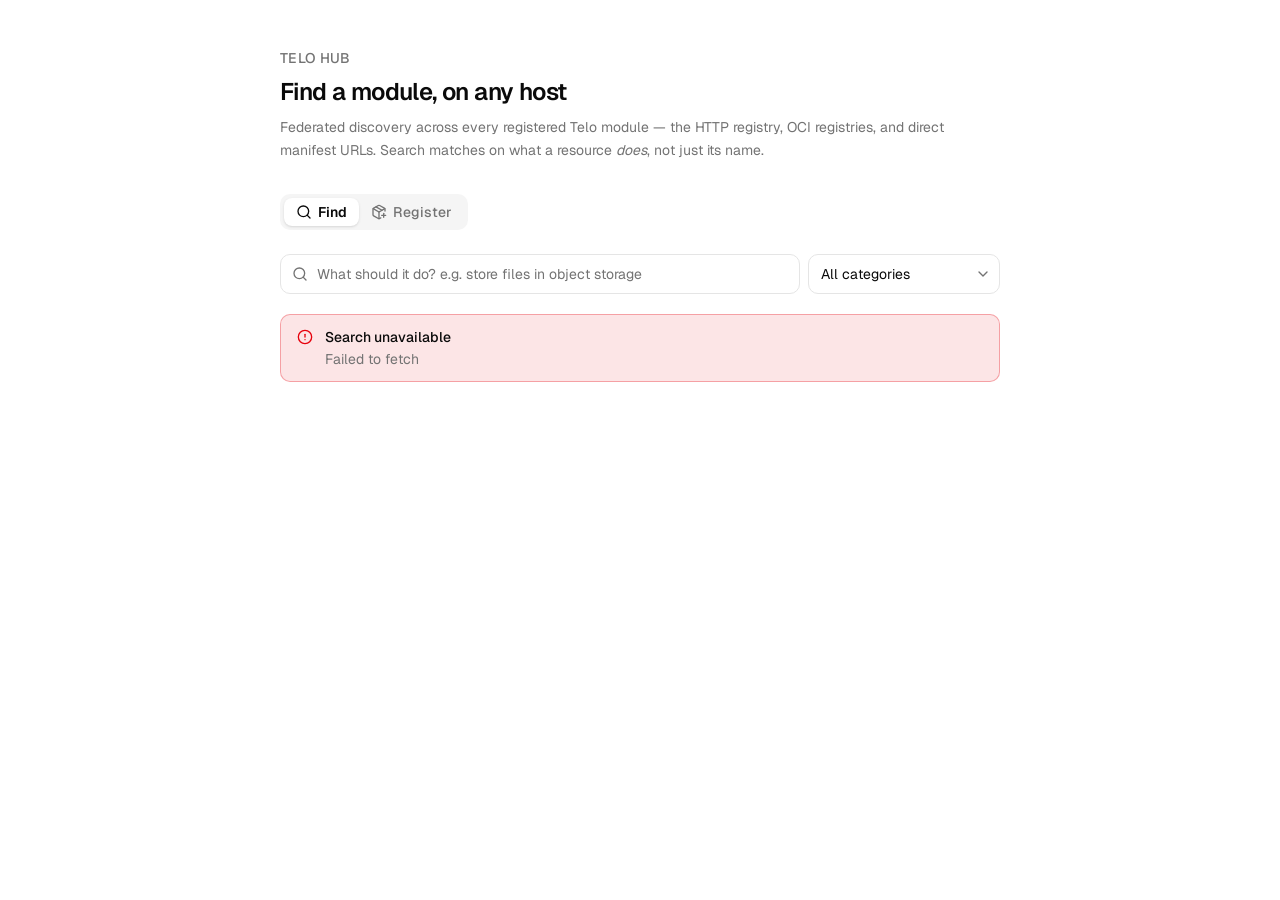
==== commit 13b6cc1a: "deploy: telorun/telo@bd6398e09fe86a7e47197ec478b5ce6b770cb026" ====
--- a/index.html
+++ b/index.html
@@ -14,7 +14,7 @@
       href="https://fonts.googleapis.com/css2?family=Geist:wght@100..900&family=Geist+Mono:wght@100..900&display=swap"
       rel="stylesheet"
     />
-    <script type="module" crossorigin src="/assets/index-Cyi8sc3N.js"></script>
+    <script type="module" crossorigin src="/assets/index-qcmRDZKC.js"></script>
     <link rel="stylesheet" crossorigin href="/assets/index-B0c7ZJzf.css">
   </head>
   <body class="antialiased">
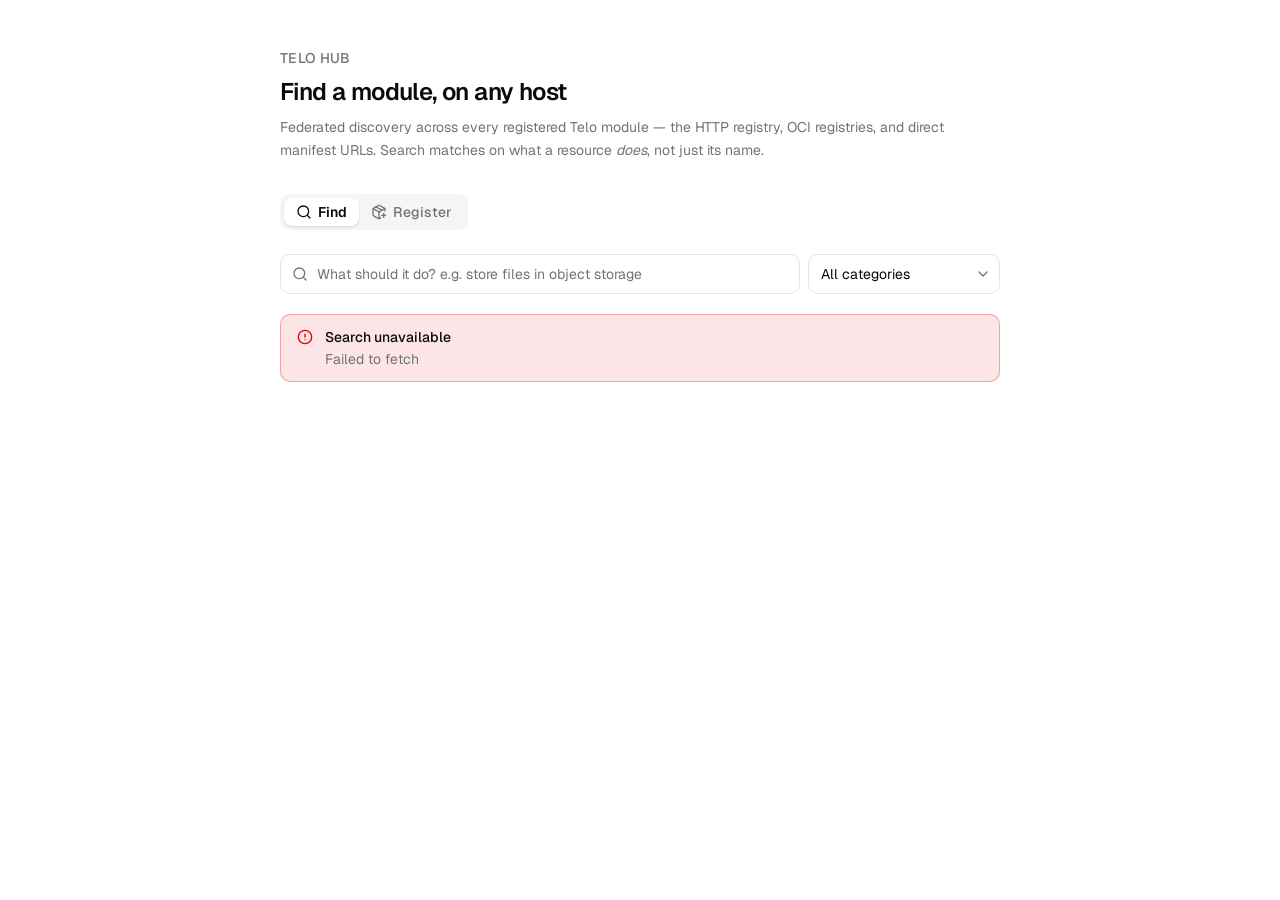
==== commit c82dceec: "deploy: telorun/telo@3bd2de9721a792bbfe543ebcf8ffb753955d8ddf" ====
--- a/index.html
+++ b/index.html
@@ -14,8 +14,8 @@
       href="https://fonts.googleapis.com/css2?family=Geist:wght@100..900&family=Geist+Mono:wght@100..900&display=swap"
       rel="stylesheet"
     />
-    <script type="module" crossorigin src="/assets/index-qcmRDZKC.js"></script>
-    <link rel="stylesheet" crossorigin href="/assets/index-B0c7ZJzf.css">
+    <script type="module" crossorigin src="/assets/index-CQMhtiSn.js"></script>
+    <link rel="stylesheet" crossorigin href="/assets/index-BhsGX9lY.css">
   </head>
   <body class="antialiased">
     <div id="root"></div>
--- a/assets/index-BhsGX9lY.css
+++ b/assets/index-BhsGX9lY.css
@@ -0,0 +1 @@
+/*! tailwindcss v4.2.2 | MIT License | https://tailwindcss.com */@layer properties{@supports (((-webkit-hyphens:none)) and (not (margin-trim:inline))) or ((-moz-orient:inline) and (not (color:rgb(from red r g b)))){*,:before,:after,::backdrop{--tw-translate-x:0;--tw-translate-y:0;--tw-translate-z:0;--tw-border-style:solid;--tw-leading:initial;--tw-font-weight:initial;--tw-tracking:initial;--tw-ordinal:initial;--tw-slashed-zero:initial;--tw-numeric-figure:initial;--tw-numeric-spacing:initial;--tw-numeric-fraction:initial;--tw-shadow:0 0 #0000;--tw-shadow-color:initial;--tw-shadow-alpha:100%;--tw-inset-shadow:0 0 #0000;--tw-inset-shadow-color:initial;--tw-inset-shadow-alpha:100%;--tw-ring-color:initial;--tw-ring-shadow:0 0 #0000;--tw-inset-ring-color:initial;--tw-inset-ring-shadow:0 0 #0000;--tw-ring-inset:initial;--tw-ring-offset-width:0px;--tw-ring-offset-color:#fff;--tw-ring-offset-shadow:0 0 #0000;--tw-outline-style:solid;--tw-blur:initial;--tw-brightness:initial;--tw-contrast:initial;--tw-grayscale:initial;--tw-hue-rotate:initial;--tw-invert:initial;--tw-opacity:initial;--tw-saturate:initial;--tw-sepia:initial;--tw-drop-shadow:initial;--tw-drop-shadow-color:initial;--tw-drop-shadow-alpha:100%;--tw-drop-shadow-size:initial;--tw-duration:initial;--tw-backdrop-blur:initial;--tw-backdrop-brightness:initial;--tw-backdrop-contrast:initial;--tw-backdrop-grayscale:initial;--tw-backdrop-hue-rotate:initial;--tw-backdrop-invert:initial;--tw-backdrop-opacity:initial;--tw-backdrop-saturate:initial;--tw-backdrop-sepia:initial;--tw-animation-delay:0s;--tw-animation-direction:normal;--tw-animation-duration:initial;--tw-animation-fill-mode:none;--tw-animation-iteration-count:1;--tw-enter-blur:0;--tw-enter-opacity:1;--tw-enter-rotate:0;--tw-enter-scale:1;--tw-enter-translate-x:0;--tw-enter-translate-y:0;--tw-exit-blur:0;--tw-exit-opacity:1;--tw-exit-rotate:0;--tw-exit-scale:1;--tw-exit-translate-x:0;--tw-exit-translate-y:0}}}@layer theme{:root,:host{--font-sans:var(--font-geist-sans);--color-black:#000;--spacing:.25rem;--container-md:28rem;--container-2xl:42rem;--container-3xl:48rem;--text-xs:.75rem;--text-xs--line-height:calc(1 / .75);--text-sm:.875rem;--text-sm--line-height:calc(1.25 / .875);--text-base:1rem;--text-base--line-height: 1.5 ;--text-2xl:1.5rem;--text-2xl--line-height:calc(2 / 1.5);--font-weight-medium:500;--font-weight-semibold:600;--tracking-tight:-.025em;--tracking-wide:.025em;--leading-snug:1.375;--leading-relaxed:1.625;--animate-spin:spin 1s linear infinite;--blur-xs:4px;--default-transition-duration:.15s;--default-transition-timing-function:cubic-bezier(.4, 0, .2, 1);--default-font-family:var(--font-geist-sans);--default-mono-font-family:var(--font-geist-mono)}}@layer base{*,:after,:before,::backdrop{box-sizing:border-box;border:0 solid;margin:0;padding:0}::file-selector-button{box-sizing:border-box;border:0 solid;margin:0;padding:0}html,:host{-webkit-text-size-adjust:100%;-moz-tab-size:4;tab-size:4;line-height:1.5;font-family:var(--default-font-family,ui-sans-serif, system-ui, sans-serif, "Apple Color Emoji", "Segoe UI Emoji", "Segoe UI Symbol", "Noto Color Emoji");font-feature-settings:var(--default-font-feature-settings,normal);font-variation-settings:var(--default-font-variation-settings,normal);-webkit-tap-highlight-color:transparent}hr{height:0;color:inherit;border-top-width:1px}abbr:where([title]){-webkit-text-decoration:underline dotted;text-decoration:underline dotted}h1,h2,h3,h4,h5,h6{font-size:inherit;font-weight:inherit}a{color:inherit;-webkit-text-decoration:inherit;text-decoration:inherit}b,strong{font-weight:bolder}code,kbd,samp,pre{font-family:var(--default-mono-font-family,ui-monospace, SFMono-Regular, Menlo, Monaco, Consolas, "Liberation Mono", "Courier New", monospace);font-feature-settings:var(--default-mono-font-feature-settings,normal);font-variation-settings:var(--default-mono-font-variation-settings,normal);font-size:1em}small{font-size:80%}sub,sup{vertical-align:baseline;font-size:75%;line-height:0;position:relative}sub{bottom:-.25em}sup{top:-.5em}table{text-indent:0;border-color:inherit;border-collapse:collapse}:-moz-focusring{outline:auto}progress{vertical-align:baseline}summary{display:list-item}ol,ul,menu{list-style:none}img,svg,video,canvas,audio,iframe,embed,object{vertical-align:middle;display:block}img,video{max-width:100%;height:auto}button,input,select,optgroup,textarea{font:inherit;font-feature-settings:inherit;font-variation-settings:inherit;letter-spacing:inherit;color:inherit;opacity:1;background-color:#0000;border-radius:0}::file-selector-button{font:inherit;font-feature-settings:inherit;font-variation-settings:inherit;letter-spacing:inherit;color:inherit;opacity:1;background-color:#0000;border-radius:0}:where(select:is([multiple],[size])) optgroup{font-weight:bolder}:where(select:is([multiple],[size])) optgroup option{padding-inline-start:20px}::file-selector-button{margin-inline-end:4px}::placeholder{opacity:1}@supports (not ((-webkit-appearance:-apple-pay-button))) or (contain-intrinsic-size:1px){::placeholder{color:currentColor}@supports (color:color-mix(in lab,red,red)){::placeholder{color:color-mix(in oklab,currentcolor 50%,transparent)}}}textarea{resize:vertical}::-webkit-search-decoration{-webkit-appearance:none}::-webkit-date-and-time-value{min-height:1lh;text-align:inherit}::-webkit-datetime-edit{display:inline-flex}::-webkit-datetime-edit-fields-wrapper{padding:0}::-webkit-datetime-edit{padding-block:0}::-webkit-datetime-edit-year-field{padding-block:0}::-webkit-datetime-edit-month-field{padding-block:0}::-webkit-datetime-edit-day-field{padding-block:0}::-webkit-datetime-edit-hour-field{padding-block:0}::-webkit-datetime-edit-minute-field{padding-block:0}::-webkit-datetime-edit-second-field{padding-block:0}::-webkit-datetime-edit-millisecond-field{padding-block:0}::-webkit-datetime-edit-meridiem-field{padding-block:0}::-webkit-calendar-picker-indicator{line-height:1}:-moz-ui-invalid{box-shadow:none}button,input:where([type=button],[type=reset],[type=submit]){-webkit-appearance:button;-moz-appearance:button;appearance:button}::file-selector-button{-webkit-appearance:button;-moz-appearance:button;appearance:button}::-webkit-inner-spin-button{height:auto}::-webkit-outer-spin-button{height:auto}[hidden]:where(:not([hidden=until-found])){display:none!important}}@layer components;@layer utilities{.pointer-events-none{pointer-events:none}.sr-only{clip-path:inset(50%);white-space:nowrap;border-width:0;width:1px;height:1px;margin:-1px;padding:0;position:absolute;overflow:hidden}.absolute{position:absolute}.fixed{position:fixed}.relative{position:relative}.static{position:static}.inset-0{inset:calc(var(--spacing) * 0)}.inset-y-0{inset-block:calc(var(--spacing) * 0)}.start{inset-inline-start:var(--spacing)}.top-1\/2{top:50%}.top-3{top:calc(var(--spacing) * 3)}.right-0{right:calc(var(--spacing) * 0)}.right-2{right:calc(var(--spacing) * 2)}.right-3{right:calc(var(--spacing) * 3)}.left-3{left:calc(var(--spacing) * 3)}.isolate{isolation:isolate}.z-10{z-index:10}.z-50{z-index:50}.-mx-1{margin-inline:calc(var(--spacing) * -1)}.mx-auto{margin-inline:auto}.my-1{margin-block:calc(var(--spacing) * 1)}.mt-0\.5{margin-top:calc(var(--spacing) * .5)}.mt-1{margin-top:calc(var(--spacing) * 1)}.-ml-2{margin-left:calc(var(--spacing) * -2)}.ml-auto{margin-left:auto}.line-clamp-2{-webkit-line-clamp:2;-webkit-box-orient:vertical;display:-webkit-box;overflow:hidden}.block{display:block}.contents{display:contents}.flex{display:flex}.grid{display:grid}.inline{display:inline}.inline-flex{display:inline-flex}.size-3{width:calc(var(--spacing) * 3);height:calc(var(--spacing) * 3)}.size-3\.5{width:calc(var(--spacing) * 3.5);height:calc(var(--spacing) * 3.5)}.size-4{width:calc(var(--spacing) * 4);height:calc(var(--spacing) * 4)}.size-9{width:calc(var(--spacing) * 9);height:calc(var(--spacing) * 9)}.h-8{height:calc(var(--spacing) * 8)}.h-9{height:calc(var(--spacing) * 9)}.h-10{height:calc(var(--spacing) * 10)}.h-full{height:100%}.h-px{height:1px}.max-h-\(--radix-select-content-available-height\){max-height:var(--radix-select-content-available-height)}.min-h-dvh{min-height:100dvh}.w-72{width:calc(var(--spacing) * 72)}.w-fit{width:fit-content}.w-full{width:100%}.max-w-2xl{max-width:var(--container-2xl)}.max-w-3xl{max-width:var(--container-3xl)}.max-w-\[min\(20rem\,calc\(100vw-2rem\)\)\]{max-width:min(20rem,100vw - 2rem)}.max-w-md{max-width:var(--container-md)}.min-w-0{min-width:calc(var(--spacing) * 0)}.min-w-36{min-width:calc(var(--spacing) * 36)}.flex-1{flex:1}.shrink{flex-shrink:1}.shrink-0{flex-shrink:0}.origin-\(--radix-popover-content-transform-origin\){transform-origin:var(--radix-popover-content-transform-origin)}.origin-\(--radix-select-content-transform-origin\){transform-origin:var(--radix-select-content-transform-origin)}.-translate-y-1\/2{--tw-translate-y: -50% ;translate:var(--tw-translate-x) var(--tw-translate-y)}.animate-spin{animation:var(--animate-spin)}.cursor-default{cursor:default}.cursor-pointer{cursor:pointer}.scroll-my-1{scroll-margin-block:calc(var(--spacing) * 1)}.flex-col{flex-direction:column}.flex-wrap{flex-wrap:wrap}.place-content-center{place-content:center}.items-baseline{align-items:baseline}.items-center{align-items:center}.items-start{align-items:flex-start}.justify-between{justify-content:space-between}.justify-center{justify-content:center}.gap-0\.5{gap:calc(var(--spacing) * .5)}.gap-1{gap:calc(var(--spacing) * 1)}.gap-1\.5{gap:calc(var(--spacing) * 1.5)}.gap-2{gap:calc(var(--spacing) * 2)}.gap-2\.5{gap:calc(var(--spacing) * 2.5)}.gap-3{gap:calc(var(--spacing) * 3)}.gap-4{gap:calc(var(--spacing) * 4)}.gap-5{gap:calc(var(--spacing) * 5)}.gap-6{gap:calc(var(--spacing) * 6)}.gap-8{gap:calc(var(--spacing) * 8)}.gap-x-2{column-gap:calc(var(--spacing) * 2)}.gap-x-3{column-gap:calc(var(--spacing) * 3)}.gap-x-4{column-gap:calc(var(--spacing) * 4)}.gap-y-1{row-gap:calc(var(--spacing) * 1)}.gap-y-1\.5{row-gap:calc(var(--spacing) * 1.5)}.self-start{align-self:flex-start}.truncate{text-overflow:ellipsis;white-space:nowrap;overflow:hidden}.overflow-x-auto{overflow-x:auto}.overflow-x-hidden{overflow-x:hidden}.overflow-y-auto{overflow-y:auto}.rounded{border-radius:.25rem}.rounded-\[4px\]{border-radius:4px}.rounded-lg{border-radius:var(--radius)}.rounded-md{border-radius:calc(var(--radius) - 2px)}.border{border-style:var(--tw-border-style);border-width:1px}.border-l{border-left-style:var(--tw-border-style);border-left-width:1px}.border-l-2{border-left-style:var(--tw-border-style);border-left-width:2px}.border-border{border-color:var(--border)}.border-destructive\/30{border-color:var(--destructive)}@supports (color:color-mix(in lab,red,red)){.border-destructive\/30{border-color:color-mix(in oklab,var(--destructive) 30%,transparent)}}.border-input{border-color:var(--input)}.border-muted{border-color:var(--muted)}.border-success\/30{border-color:var(--success)}@supports (color:color-mix(in lab,red,red)){.border-success\/30{border-color:color-mix(in oklab,var(--success) 30%,transparent)}}.border-transparent{border-color:#0000}.bg-background{background-color:var(--background)}.bg-black\/10{background-color:#0000001a}@supports (color:color-mix(in lab,red,red)){.bg-black\/10{background-color:color-mix(in oklab,var(--color-black) 10%,transparent)}}.bg-border{background-color:var(--border)}.bg-destructive\/10{background-color:var(--destructive)}@supports (color:color-mix(in lab,red,red)){.bg-destructive\/10{background-color:color-mix(in oklab,var(--destructive) 10%,transparent)}}.bg-muted{background-color:var(--muted)}.bg-popover{background-color:var(--popover)}.bg-primary,.bg-primary\/10{background-color:var(--primary)}@supports (color:color-mix(in lab,red,red)){.bg-primary\/10{background-color:color-mix(in oklab,var(--primary) 10%,transparent)}}.bg-secondary{background-color:var(--secondary)}.bg-success\/10{background-color:var(--success)}@supports (color:color-mix(in lab,red,red)){.bg-success\/10{background-color:color-mix(in oklab,var(--success) 10%,transparent)}}.bg-transparent{background-color:#0000}.bg-clip-padding{background-clip:padding-box}.p-1{padding:calc(var(--spacing) * 1)}.p-2\.5{padding:calc(var(--spacing) * 2.5)}.p-5{padding:calc(var(--spacing) * 5)}.px-1{padding-inline:calc(var(--spacing) * 1)}.px-1\.5{padding-inline:calc(var(--spacing) * 1.5)}.px-3{padding-inline:calc(var(--spacing) * 3)}.px-3\.5{padding-inline:calc(var(--spacing) * 3.5)}.px-4{padding-inline:calc(var(--spacing) * 4)}.px-6{padding-inline:calc(var(--spacing) * 6)}.py-0\.5{padding-block:calc(var(--spacing) * .5)}.py-1{padding-block:calc(var(--spacing) * 1)}.py-1\.5{padding-block:calc(var(--spacing) * 1.5)}.py-2{padding-block:calc(var(--spacing) * 2)}.py-3{padding-block:calc(var(--spacing) * 3)}.py-6{padding-block:calc(var(--spacing) * 6)}.py-12{padding-block:calc(var(--spacing) * 12)}.pt-0\.5{padding-top:calc(var(--spacing) * .5)}.pt-1{padding-top:calc(var(--spacing) * 1)}.pr-2{padding-right:calc(var(--spacing) * 2)}.pr-8{padding-right:calc(var(--spacing) * 8)}.pr-10{padding-right:calc(var(--spacing) * 10)}.pl-1\.5{padding-left:calc(var(--spacing) * 1.5)}.pl-3{padding-left:calc(var(--spacing) * 3)}.pl-9{padding-left:calc(var(--spacing) * 9)}.text-left{text-align:left}.font-mono{font-family:var(--font-geist-mono)}.text-2xl{font-size:var(--text-2xl);line-height:var(--tw-leading,var(--text-2xl--line-height))}.text-base{font-size:var(--text-base);line-height:var(--tw-leading,var(--text-base--line-height))}.text-sm{font-size:var(--text-sm);line-height:var(--tw-leading,var(--text-sm--line-height))}.text-xs{font-size:var(--text-xs);line-height:var(--tw-leading,var(--text-xs--line-height))}.text-\[0\.8rem\]{font-size:.8rem}.text-\[11px\]{font-size:11px}.leading-relaxed{--tw-leading:var(--leading-relaxed);line-height:var(--leading-relaxed)}.leading-snug{--tw-leading:var(--leading-snug);line-height:var(--leading-snug)}.font-medium{--tw-font-weight:var(--font-weight-medium);font-weight:var(--font-weight-medium)}.font-semibold{--tw-font-weight:var(--font-weight-semibold);font-weight:var(--font-weight-semibold)}.tracking-tight{--tw-tracking:var(--tracking-tight);letter-spacing:var(--tracking-tight)}.tracking-wide{--tw-tracking:var(--tracking-wide);letter-spacing:var(--tracking-wide)}.break-all{word-break:break-all}.whitespace-nowrap{white-space:nowrap}.text-current{color:currentColor}.text-destructive{color:var(--destructive)}.text-foreground{color:var(--foreground)}.text-muted-foreground{color:var(--muted-foreground)}.text-popover-foreground{color:var(--popover-foreground)}.text-primary{color:var(--primary)}.text-primary-foreground{color:var(--primary-foreground)}.text-secondary-foreground{color:var(--secondary-foreground)}.text-success{color:var(--success)}.uppercase{text-transform:uppercase}.tabular-nums{--tw-numeric-spacing:tabular-nums;font-variant-numeric:var(--tw-ordinal,) var(--tw-slashed-zero,) var(--tw-numeric-figure,) var(--tw-numeric-spacing,) var(--tw-numeric-fraction,)}.underline-offset-2{text-underline-offset:2px}.underline-offset-4{text-underline-offset:4px}.antialiased{-webkit-font-smoothing:antialiased;-moz-osx-font-smoothing:grayscale}.opacity-70{opacity:.7}.shadow-lg{--tw-shadow:0 10px 15px -3px var(--tw-shadow-color,#0000001a), 0 4px 6px -4px var(--tw-shadow-color,#0000001a);box-shadow:var(--tw-inset-shadow),var(--tw-inset-ring-shadow),var(--tw-ring-offset-shadow),var(--tw-ring-shadow),var(--tw-shadow)}.shadow-md{--tw-shadow:0 4px 6px -1px var(--tw-shadow-color,#0000001a), 0 2px 4px -2px var(--tw-shadow-color,#0000001a);box-shadow:var(--tw-inset-shadow),var(--tw-inset-ring-shadow),var(--tw-ring-offset-shadow),var(--tw-ring-shadow),var(--tw-shadow)}.ring-1{--tw-ring-shadow:var(--tw-ring-inset,) 0 0 0 calc(1px + var(--tw-ring-offset-width)) var(--tw-ring-color,currentcolor);box-shadow:var(--tw-inset-shadow),var(--tw-inset-ring-shadow),var(--tw-ring-offset-shadow),var(--tw-ring-shadow),var(--tw-shadow)}.ring-foreground\/10{--tw-ring-color:var(--foreground)}@supports (color:color-mix(in lab,red,red)){.ring-foreground\/10{--tw-ring-color:color-mix(in oklab, var(--foreground) 10%, transparent)}}.outline-hidden{--tw-outline-style:none;outline-style:none}@media(forced-colors:active){.outline-hidden{outline-offset:2px;outline:2px solid #0000}}.outline{outline-style:var(--tw-outline-style);outline-width:1px}.filter{filter:var(--tw-blur,) var(--tw-brightness,) var(--tw-contrast,) var(--tw-grayscale,) var(--tw-hue-rotate,) var(--tw-invert,) var(--tw-saturate,) var(--tw-sepia,) var(--tw-drop-shadow,)}.transition-all{transition-property:all;transition-timing-function:var(--tw-ease,var(--default-transition-timing-function));transition-duration:var(--tw-duration,var(--default-transition-duration))}.transition-colors{transition-property:color,background-color,border-color,outline-color,text-decoration-color,fill,stroke,--tw-gradient-from,--tw-gradient-via,--tw-gradient-to;transition-timing-function:var(--tw-ease,var(--default-transition-timing-function));transition-duration:var(--tw-duration,var(--default-transition-duration))}.transition-none{transition-property:none}.duration-100{--tw-duration:.1s;transition-duration:.1s}.duration-150{--tw-duration:.15s;transition-duration:.15s}.duration-200{--tw-duration:.2s;transition-duration:.2s}.outline-none{--tw-outline-style:none;outline-style:none}.select-none{-webkit-user-select:none;user-select:none}.placeholder\:text-muted-foreground::placeholder{color:var(--muted-foreground)}@media(hover:hover){.hover\:bg-muted:hover,.hover\:bg-muted\/60:hover{background-color:var(--muted)}@supports (color:color-mix(in lab,red,red)){.hover\:bg-muted\/60:hover{background-color:color-mix(in oklab,var(--muted) 60%,transparent)}}.hover\:bg-primary\/80:hover{background-color:var(--primary)}@supports (color:color-mix(in lab,red,red)){.hover\:bg-primary\/80:hover{background-color:color-mix(in oklab,var(--primary) 80%,transparent)}}.hover\:bg-secondary\/80:hover{background-color:var(--secondary)}@supports (color:color-mix(in lab,red,red)){.hover\:bg-secondary\/80:hover{background-color:color-mix(in oklab,var(--secondary) 80%,transparent)}}.hover\:text-foreground:hover{color:var(--foreground)}.hover\:underline:hover{text-decoration-line:underline}}.focus\:bg-muted:focus{background-color:var(--muted)}.focus\:text-foreground:focus{color:var(--foreground)}.focus-visible\:border-ring:focus-visible{border-color:var(--ring)}.focus-visible\:underline:focus-visible{text-decoration-line:underline}.focus-visible\:ring-2:focus-visible{--tw-ring-shadow:var(--tw-ring-inset,) 0 0 0 calc(2px + var(--tw-ring-offset-width)) var(--tw-ring-color,currentcolor);box-shadow:var(--tw-inset-shadow),var(--tw-inset-ring-shadow),var(--tw-ring-offset-shadow),var(--tw-ring-shadow),var(--tw-shadow)}.focus-visible\:ring-3:focus-visible{--tw-ring-shadow:var(--tw-ring-inset,) 0 0 0 calc(3px + var(--tw-ring-offset-width)) var(--tw-ring-color,currentcolor);box-shadow:var(--tw-inset-shadow),var(--tw-inset-ring-shadow),var(--tw-ring-offset-shadow),var(--tw-ring-shadow),var(--tw-shadow)}.focus-visible\:ring-ring\/50:focus-visible{--tw-ring-color:var(--ring)}@supports (color:color-mix(in lab,red,red)){.focus-visible\:ring-ring\/50:focus-visible{--tw-ring-color:color-mix(in oklab, var(--ring) 50%, transparent)}}.focus-visible\:outline-none:focus-visible{--tw-outline-style:none;outline-style:none}.disabled\:pointer-events-none:disabled{pointer-events:none}.disabled\:cursor-not-allowed:disabled{cursor:not-allowed}.disabled\:opacity-50:disabled{opacity:.5}.has-focus-visible\:bg-muted\/60:has(:focus-visible){background-color:var(--muted)}@supports (color:color-mix(in lab,red,red)){.has-focus-visible\:bg-muted\/60:has(:focus-visible){background-color:color-mix(in oklab,var(--muted) 60%,transparent)}}.data-closed\:animate-out[data-closed]{animation:exit var(--tw-animation-duration,var(--tw-duration,.15s))var(--tw-ease,ease)var(--tw-animation-delay,0s)var(--tw-animation-iteration-count,1)var(--tw-animation-direction,normal)var(--tw-animation-fill-mode,none)}.data-closed\:fade-out-0[data-closed]{--tw-exit-opacity:0}.data-closed\:zoom-out-95[data-closed]{--tw-exit-scale:.95}.data-disabled\:pointer-events-none[data-disabled]{pointer-events:none}.data-disabled\:opacity-50[data-disabled]{opacity:.5}.data-open\:animate-in[data-open]{animation:enter var(--tw-animation-duration,var(--tw-duration,.15s))var(--tw-ease,ease)var(--tw-animation-delay,0s)var(--tw-animation-iteration-count,1)var(--tw-animation-direction,normal)var(--tw-animation-fill-mode,none)}.data-open\:fade-in-0[data-open]{--tw-enter-opacity:0}.data-open\:zoom-in-95[data-open]{--tw-enter-scale:.95}.data-placeholder\:text-muted-foreground[data-placeholder]{color:var(--muted-foreground)}.data-\[position\=popper\]\:w-full[data-position=popper]{width:100%}.data-\[position\=popper\]\:min-w-\(--radix-select-trigger-width\)[data-position=popper]{min-width:var(--radix-select-trigger-width)}.data-\[side\=bottom\]\:translate-y-1[data-side=bottom]{--tw-translate-y:calc(var(--spacing) * 1);translate:var(--tw-translate-x) var(--tw-translate-y)}.data-\[side\=bottom\]\:slide-in-from-top-2[data-side=bottom]{--tw-enter-translate-y:calc(2*var(--spacing)*-1)}.data-\[side\=left\]\:slide-in-from-right-2[data-side=left]{--tw-enter-translate-x:calc(2*var(--spacing))}.data-\[side\=right\]\:slide-in-from-left-2[data-side=right]{--tw-enter-translate-x:calc(2*var(--spacing)*-1)}.data-\[side\=top\]\:-translate-y-1[data-side=top]{--tw-translate-y:calc(var(--spacing) * -1);translate:var(--tw-translate-x) var(--tw-translate-y)}.data-\[side\=top\]\:slide-in-from-bottom-2[data-side=top]{--tw-enter-translate-y:calc(2*var(--spacing))}.data-\[size\=default\]\:h-10[data-size=default]{height:calc(var(--spacing) * 10)}.data-\[size\=sm\]\:h-8[data-size=sm]{height:calc(var(--spacing) * 8)}:is(.\*\:data-\[slot\=select-value\]\:line-clamp-1>*)[data-slot=select-value]{-webkit-line-clamp:1;-webkit-box-orient:vertical;display:-webkit-box;overflow:hidden}:is(.\*\:data-\[slot\=select-value\]\:flex>*)[data-slot=select-value]{display:flex}:is(.\*\:data-\[slot\=select-value\]\:items-center>*)[data-slot=select-value]{align-items:center}:is(.\*\:data-\[slot\=select-value\]\:gap-1\.5>*)[data-slot=select-value]{gap:calc(var(--spacing) * 1.5)}.data-\[state\=active\]\:bg-background[data-state=active]{background-color:var(--background)}.data-\[state\=active\]\:font-semibold[data-state=active]{--tw-font-weight:var(--font-weight-semibold);font-weight:var(--font-weight-semibold)}.data-\[state\=active\]\:text-foreground[data-state=active]{color:var(--foreground)}.data-\[state\=active\]\:shadow-sm[data-state=active]{--tw-shadow:0 1px 3px 0 var(--tw-shadow-color,#0000001a), 0 1px 2px -1px var(--tw-shadow-color,#0000001a);box-shadow:var(--tw-inset-shadow),var(--tw-inset-ring-shadow),var(--tw-ring-offset-shadow),var(--tw-ring-shadow),var(--tw-shadow)}.data-\[state\=checked\]\:border-primary[data-state=checked]{border-color:var(--primary)}.data-\[state\=checked\]\:bg-primary[data-state=checked]{background-color:var(--primary)}.data-\[state\=checked\]\:text-primary-foreground[data-state=checked]{color:var(--primary-foreground)}.data-\[state\=closed\]\:animate-out[data-state=closed]{animation:exit var(--tw-animation-duration,var(--tw-duration,.15s))var(--tw-ease,ease)var(--tw-animation-delay,0s)var(--tw-animation-iteration-count,1)var(--tw-animation-direction,normal)var(--tw-animation-fill-mode,none)}.data-\[state\=closed\]\:fade-out-0[data-state=closed]{--tw-exit-opacity:0}.data-\[state\=closed\]\:slide-out-to-right[data-state=closed]{--tw-exit-translate-x:100%}.data-\[state\=open\]\:animate-in[data-state=open]{animation:enter var(--tw-animation-duration,var(--tw-duration,.15s))var(--tw-ease,ease)var(--tw-animation-delay,0s)var(--tw-animation-iteration-count,1)var(--tw-animation-direction,normal)var(--tw-animation-fill-mode,none)}.data-\[state\=open\]\:fade-in-0[data-state=open]{--tw-enter-opacity:0}.data-\[state\=open\]\:slide-in-from-right[data-state=open]{--tw-enter-translate-x:100%}@supports ((-webkit-backdrop-filter:var(--tw)) or (backdrop-filter:var(--tw))){.supports-backdrop-filter\:backdrop-blur-xs{--tw-backdrop-blur:blur(var(--blur-xs));-webkit-backdrop-filter:var(--tw-backdrop-blur,) var(--tw-backdrop-brightness,) var(--tw-backdrop-contrast,) var(--tw-backdrop-grayscale,) var(--tw-backdrop-hue-rotate,) var(--tw-backdrop-invert,) var(--tw-backdrop-opacity,) var(--tw-backdrop-saturate,) var(--tw-backdrop-sepia,);backdrop-filter:var(--tw-backdrop-blur,) var(--tw-backdrop-brightness,) var(--tw-backdrop-contrast,) var(--tw-backdrop-grayscale,) var(--tw-backdrop-hue-rotate,) var(--tw-backdrop-invert,) var(--tw-backdrop-opacity,) var(--tw-backdrop-saturate,) var(--tw-backdrop-sepia,)}}@media(min-width:40rem){.sm\:w-48{width:calc(var(--spacing) * 48)}.sm\:flex-row{flex-direction:row}}@media(min-width:48rem){.md\:text-sm{font-size:var(--text-sm);line-height:var(--tw-leading,var(--text-sm--line-height))}}.dark\:border-input:is(.dark *){border-color:var(--input)}.dark\:bg-input\/30:is(.dark *){background-color:var(--input)}@supports (color:color-mix(in lab,red,red)){.dark\:bg-input\/30:is(.dark *){background-color:color-mix(in oklab,var(--input) 30%,transparent)}}@media(hover:hover){.dark\:hover\:bg-input\/50:is(.dark *):hover{background-color:var(--input)}@supports (color:color-mix(in lab,red,red)){.dark\:hover\:bg-input\/50:is(.dark *):hover{background-color:color-mix(in oklab,var(--input) 50%,transparent)}}.dark\:hover\:bg-muted\/50:is(.dark *):hover{background-color:var(--muted)}@supports (color:color-mix(in lab,red,red)){.dark\:hover\:bg-muted\/50:is(.dark *):hover{background-color:color-mix(in oklab,var(--muted) 50%,transparent)}}}.\[\&_svg\]\:pointer-events-none svg{pointer-events:none}.\[\&_svg\]\:shrink-0 svg{flex-shrink:0}.\[\&_svg\:not\(\[class\*\=\'size-\'\]\)\]\:size-4 svg:not([class*=size-]){width:calc(var(--spacing) * 4);height:calc(var(--spacing) * 4)}.\[\&\>svg\]\:size-3\.5>svg{width:calc(var(--spacing) * 3.5);height:calc(var(--spacing) * 3.5)}}@property --tw-animation-delay{syntax:"*";inherits:false;initial-value:0s}@property --tw-animation-direction{syntax:"*";inherits:false;initial-value:normal}@property --tw-animation-duration{syntax:"*";inherits:false}@property --tw-animation-fill-mode{syntax:"*";inherits:false;initial-value:none}@property --tw-animation-iteration-count{syntax:"*";inherits:false;initial-value:1}@property --tw-enter-blur{syntax:"*";inherits:false;initial-value:0}@property --tw-enter-opacity{syntax:"*";inherits:false;initial-value:1}@property --tw-enter-rotate{syntax:"*";inherits:false;initial-value:0}@property --tw-enter-scale{syntax:"*";inherits:false;initial-value:1}@property --tw-enter-translate-x{syntax:"*";inherits:false;initial-value:0}@property --tw-enter-translate-y{syntax:"*";inherits:false;initial-value:0}@property --tw-exit-blur{syntax:"*";inherits:false;initial-value:0}@property --tw-exit-opacity{syntax:"*";inherits:false;initial-value:1}@property --tw-exit-rotate{syntax:"*";inherits:false;initial-value:0}@property --tw-exit-scale{syntax:"*";inherits:false;initial-value:1}@property --tw-exit-translate-x{syntax:"*";inherits:false;initial-value:0}@property --tw-exit-translate-y{syntax:"*";inherits:false;initial-value:0}:root{--font-geist-sans:"Geist", sans-serif;--font-geist-mono:"Geist Mono", monospace;--radius:.625rem;--background:oklch(100% 0 0);--foreground:oklch(14.5% 0 0);--card:oklch(100% 0 0);--card-foreground:oklch(14.5% 0 0);--popover:oklch(100% 0 0);--popover-foreground:oklch(14.5% 0 0);--primary:oklch(20.5% 0 0);--primary-foreground:oklch(98.5% 0 0);--secondary:oklch(97% 0 0);--secondary-foreground:oklch(20.5% 0 0);--muted:oklch(97% 0 0);--muted-foreground:oklch(55.6% 0 0);--accent:oklch(97% 0 0);--accent-foreground:oklch(20.5% 0 0);--destructive:oklch(57.7% .245 27.325);--success:oklch(52% .13 150);--border:oklch(92.2% 0 0);--input:oklch(92.2% 0 0);--ring:oklch(70.8% 0 0)}.dark{--background:oklch(14.5% 0 0);--foreground:oklch(98.5% 0 0);--card:oklch(18.5% 0 0);--card-foreground:oklch(98.5% 0 0);--popover:oklch(14.5% 0 0);--popover-foreground:oklch(98.5% 0 0);--primary:oklch(98.5% 0 0);--primary-foreground:oklch(20.5% 0 0);--secondary:oklch(26.9% 0 0);--secondary-foreground:oklch(98.5% 0 0);--muted:oklch(26.9% 0 0);--muted-foreground:oklch(70.8% 0 0);--accent:oklch(26.9% 0 0);--accent-foreground:oklch(98.5% 0 0);--destructive:oklch(70.4% .191 22.216);--success:oklch(70% .14 155);--border:oklch(26.9% 0 0);--input:oklch(26.9% 0 0);--ring:oklch(55.6% 0 0)}body{background:var(--background);color:var(--foreground);font-family:var(--font-sans)}@property --tw-translate-x{syntax:"*";inherits:false;initial-value:0}@property --tw-translate-y{syntax:"*";inherits:false;initial-value:0}@property --tw-translate-z{syntax:"*";inherits:false;initial-value:0}@property --tw-border-style{syntax:"*";inherits:false;initial-value:solid}@property --tw-leading{syntax:"*";inherits:false}@property --tw-font-weight{syntax:"*";inherits:false}@property --tw-tracking{syntax:"*";inherits:false}@property --tw-ordinal{syntax:"*";inherits:false}@property --tw-slashed-zero{syntax:"*";inherits:false}@property --tw-numeric-figure{syntax:"*";inherits:false}@property --tw-numeric-spacing{syntax:"*";inherits:false}@property --tw-numeric-fraction{syntax:"*";inherits:false}@property --tw-shadow{syntax:"*";inherits:false;initial-value:0 0 #0000}@property --tw-shadow-color{syntax:"*";inherits:false}@property --tw-shadow-alpha{syntax:"<percentage>";inherits:false;initial-value:100%}@property --tw-inset-shadow{syntax:"*";inherits:false;initial-value:0 0 #0000}@property --tw-inset-shadow-color{syntax:"*";inherits:false}@property --tw-inset-shadow-alpha{syntax:"<percentage>";inherits:false;initial-value:100%}@property --tw-ring-color{syntax:"*";inherits:false}@property --tw-ring-shadow{syntax:"*";inherits:false;initial-value:0 0 #0000}@property --tw-inset-ring-color{syntax:"*";inherits:false}@property --tw-inset-ring-shadow{syntax:"*";inherits:false;initial-value:0 0 #0000}@property --tw-ring-inset{syntax:"*";inherits:false}@property --tw-ring-offset-width{syntax:"<length>";inherits:false;initial-value:0}@property --tw-ring-offset-color{syntax:"*";inherits:false;initial-value:#fff}@property --tw-ring-offset-shadow{syntax:"*";inherits:false;initial-value:0 0 #0000}@property --tw-outline-style{syntax:"*";inherits:false;initial-value:solid}@property --tw-blur{syntax:"*";inherits:false}@property --tw-brightness{syntax:"*";inherits:false}@property --tw-contrast{syntax:"*";inherits:false}@property --tw-grayscale{syntax:"*";inherits:false}@property --tw-hue-rotate{syntax:"*";inherits:false}@property --tw-invert{syntax:"*";inherits:false}@property --tw-opacity{syntax:"*";inherits:false}@property --tw-saturate{syntax:"*";inherits:false}@property --tw-sepia{syntax:"*";inherits:false}@property --tw-drop-shadow{syntax:"*";inherits:false}@property --tw-drop-shadow-color{syntax:"*";inherits:false}@property --tw-drop-shadow-alpha{syntax:"<percentage>";inherits:false;initial-value:100%}@property --tw-drop-shadow-size{syntax:"*";inherits:false}@property --tw-duration{syntax:"*";inherits:false}@property --tw-backdrop-blur{syntax:"*";inherits:false}@property --tw-backdrop-brightness{syntax:"*";inherits:false}@property --tw-backdrop-contrast{syntax:"*";inherits:false}@property --tw-backdrop-grayscale{syntax:"*";inherits:false}@property --tw-backdrop-hue-rotate{syntax:"*";inherits:false}@property --tw-backdrop-invert{syntax:"*";inherits:false}@property --tw-backdrop-opacity{syntax:"*";inherits:false}@property --tw-backdrop-saturate{syntax:"*";inherits:false}@property --tw-backdrop-sepia{syntax:"*";inherits:false}@keyframes spin{to{transform:rotate(360deg)}}@keyframes enter{0%{opacity:var(--tw-enter-opacity,1);transform:translate3d(var(--tw-enter-translate-x,0),var(--tw-enter-translate-y,0),0)scale3d(var(--tw-enter-scale,1),var(--tw-enter-scale,1),var(--tw-enter-scale,1))rotate(var(--tw-enter-rotate,0));filter:blur(var(--tw-enter-blur,0))}}@keyframes exit{to{opacity:var(--tw-exit-opacity,1);transform:translate3d(var(--tw-exit-translate-x,0),var(--tw-exit-translate-y,0),0)scale3d(var(--tw-exit-scale,1),var(--tw-exit-scale,1),var(--tw-exit-scale,1))rotate(var(--tw-exit-rotate,0));filter:blur(var(--tw-exit-blur,0))}}
